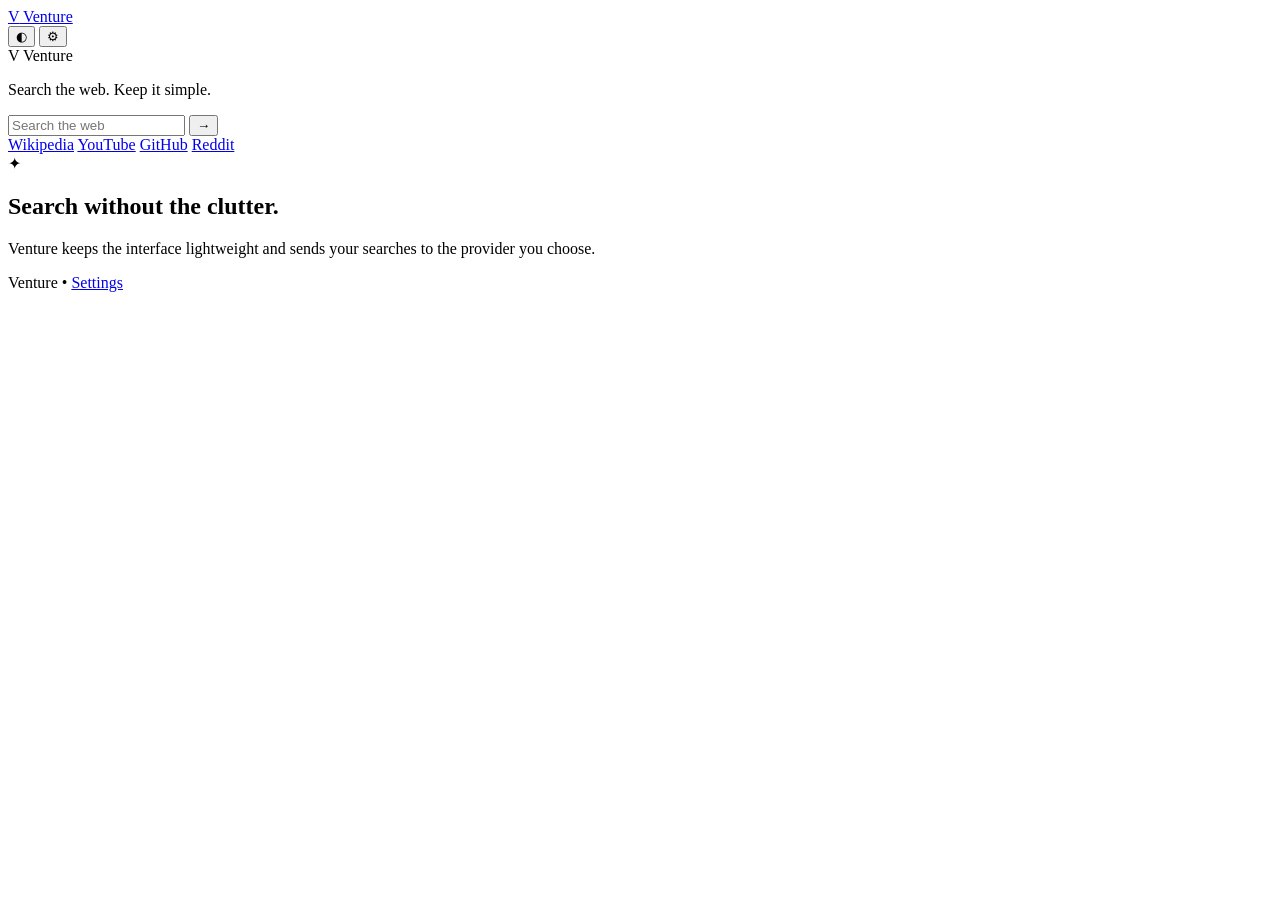
==== index.html @ 7e6fb4fe "Build Venture search homepage" ====
<!doctype html>
<html lang="en">
<head>
  <meta charset="utf-8" />
  <meta name="viewport" content="width=device-width, initial-scale=1" />
  <meta name="theme-color" content="#7c3aed" />
  <title>Venture</title>
  <link rel="stylesheet" href="style.css" />
</head>
<body>
  <div class="page-shell">
    <header class="topbar">
      <a class="brand small" href="index.html" aria-label="Venture home">
        <span class="brand-mark">V</span>
        <span>Venture</span>
      </a>
      <nav class="top-actions">
        <button id="themeToggle" class="icon-btn" aria-label="Toggle theme">◐</button>
        <button id="settingsButton" class="icon-btn" aria-label="Open settings">⚙</button>
      </nav>
    </header>

    <main class="home-main">
      <section class="hero">
        <div class="brand hero-brand" aria-label="Venture">
          <span class="brand-mark large">V</span>
          <span>Venture</span>
        </div>
        <p class="tagline">Search the web. Keep it simple.</p>

        <form id="searchForm" class="search-box" role="search">
          <input id="searchInput" autocomplete="off" spellcheck="false" placeholder="Search the web" aria-label="Search the web" />
          <button type="submit" class="search-btn" aria-label="Search">→</button>
        </form>

        <div id="suggestions" class="suggestions" hidden></div>

        <div class="quick-links" aria-label="Quick links">
          <a href="https://wikipedia.org">Wikipedia</a>
          <a href="https://youtube.com">YouTube</a>
          <a href="https://github.com">GitHub</a>
          <a href="https://reddit.com">Reddit</a>
        </div>
      </section>

      <section class="privacy-card">
        <div class="privacy-icon">✦</div>
        <div>
          <h2>Search without the clutter.</h2>
          <p>Venture keeps the interface lightweight and sends your searches to the provider you choose.</p>
        </div>
      </section>
    </main>

    <footer>
      <span>Venture</span>
      <span class="footer-dot">•</span>
      <a href="#" id="footerSettings">Settings</a>
    </footer>
  </div>

  <dialog id="settingsDialog" class="settings-dialog">
    <form method="dialog">
      <div class="dialog-header">
        <h2>Settings</h2>
        <button class="icon-btn" value="cancel" aria-label="Close">×</button>
      </div>

      <label class="setting-row">
        <span>
          <strong>Search provider</strong>
          <small>Choose where Venture sends searches.</small>
        </span>
        <select id="providerSelect">
          <option value="duckduckgo">DuckDuckGo</option>
          <option value="google">Google</option>
          <option value="bing">Bing</option>
          <option value="brave">Brave Search</option>
        </select>
      </label>

      <label class="setting-row">
        <span>
          <strong>Open results in new tab</strong>
          <small>Keep Venture open while you search.</small>
        </span>
        <input id="newTabToggle" type="checkbox" />
      </label>

      <button class="primary-btn" value="default">Done</button>
    </form>
  </dialog>

  <script src="app.js"></script>
</body>
</html>
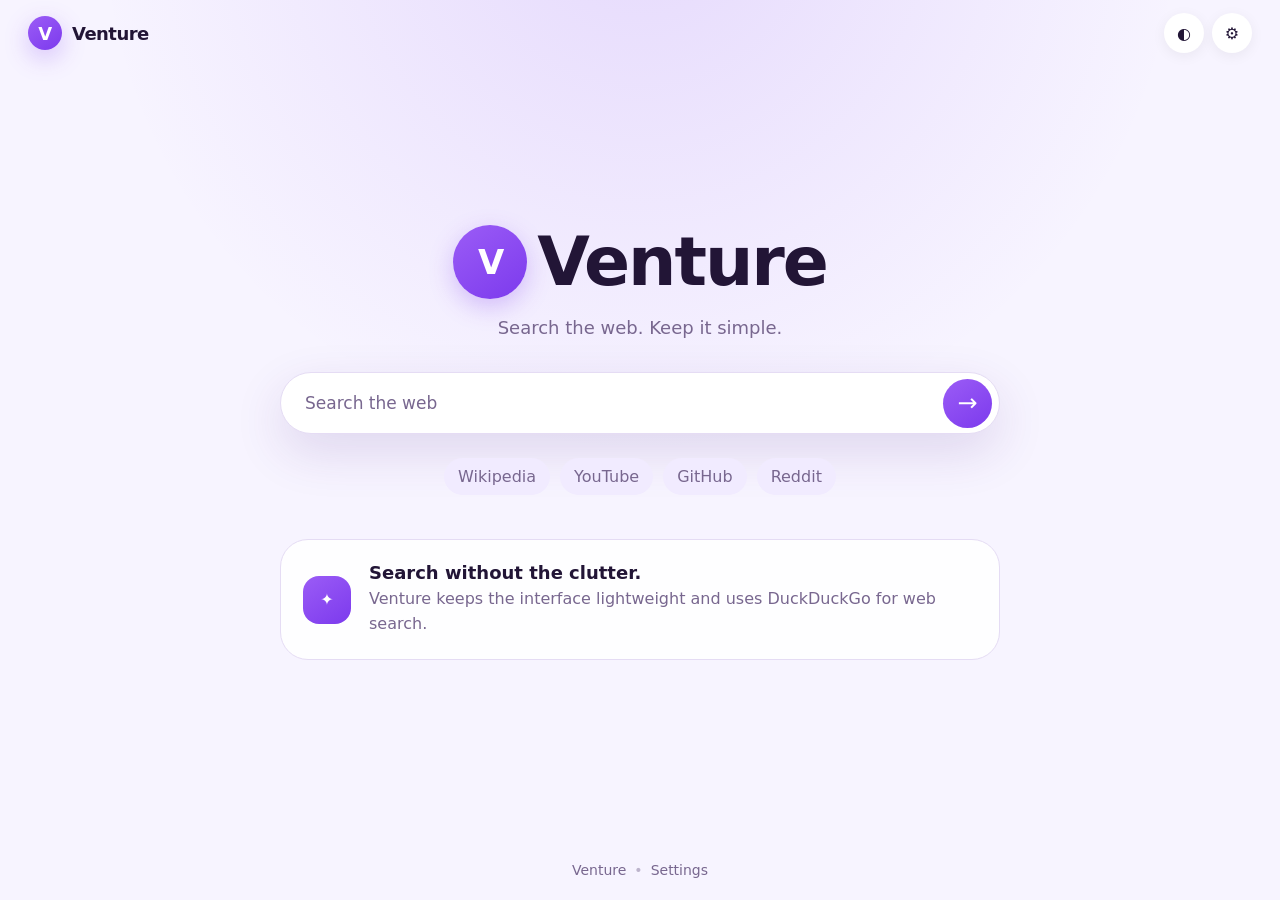
==== commit 508544e6: "Make DuckDuckGo the sole Venture search provider" ====
--- a/index.html
+++ b/index.html
@@ -47,7 +47,7 @@
         <div class="privacy-icon">✦</div>
         <div>
           <h2>Search without the clutter.</h2>
-          <p>Venture keeps the interface lightweight and sends your searches to the provider you choose.</p>
+          <p>Venture keeps the interface lightweight and uses DuckDuckGo for web search.</p>
         </div>
       </section>
     </main>
@@ -66,18 +66,13 @@
         <button class="icon-btn" value="cancel" aria-label="Close">×</button>
       </div>
 
-      <label class="setting-row">
+      <div class="setting-row">
         <span>
-          <strong>Search provider</strong>
-          <small>Choose where Venture sends searches.</small>
+          <strong>Search engine</strong>
+          <small>Venture searches the web with DuckDuckGo.</small>
         </span>
-        <select id="providerSelect">
-          <option value="duckduckgo">DuckDuckGo</option>
-          <option value="google">Google</option>
-          <option value="bing">Bing</option>
-          <option value="brave">Brave Search</option>
-        </select>
-      </label>
+        <strong>DuckDuckGo</strong>
+      </div>
 
       <label class="setting-row">
         <span>
--- a/style.css
+++ b/style.css
@@ -0,0 +1,242 @@
+:root {
+  color-scheme: light;
+  --bg: #f7f4ff;
+  --surface: #ffffff;
+  --surface-2: #f1ebff;
+  --text: #221536;
+  --muted: #78678f;
+  --border: #e5dcf4;
+  --purple: #7c3aed;
+  --purple-2: #9b5cf6;
+  --shadow: 0 18px 50px rgba(76, 38, 132, .14);
+}
+
+:root[data-theme="dark"] {
+  color-scheme: dark;
+  --bg: #100b17;
+  --surface: #17101f;
+  --surface-2: #20142e;
+  --text: #f5efff;
+  --muted: #aa98be;
+  --border: #2f2141;
+  --purple: #9b5cf6;
+  --purple-2: #b980ff;
+  --shadow: 0 18px 50px rgba(0, 0, 0, .28);
+}
+
+* { box-sizing: border-box; }
+html, body { margin: 0; min-height: 100%; }
+body {
+  font-family: Inter, ui-sans-serif, system-ui, -apple-system, BlinkMacSystemFont, "Segoe UI", sans-serif;
+  background:
+    radial-gradient(circle at 50% -10%, rgba(124, 58, 237, .14), transparent 34rem),
+    var(--bg);
+  color: var(--text);
+}
+
+a { color: inherit; text-decoration: none; }
+button, input, select { font: inherit; }
+button { cursor: pointer; }
+
+.page-shell { min-height: 100vh; display: flex; flex-direction: column; }
+.topbar {
+  height: 66px;
+  display: flex;
+  align-items: center;
+  justify-content: space-between;
+  padding: 0 28px;
+}
+.brand { display: inline-flex; align-items: center; gap: 10px; font-weight: 800; letter-spacing: -.03em; }
+.brand.small { font-size: 18px; }
+.brand-mark {
+  display: grid;
+  place-items: center;
+  width: 34px;
+  height: 34px;
+  border-radius: 50%;
+  color: #fff;
+  background: linear-gradient(145deg, var(--purple-2), var(--purple));
+  box-shadow: 0 8px 24px rgba(124, 58, 237, .28);
+}
+.brand-mark.large { width: 74px; height: 74px; font-size: 34px; }
+.top-actions { display: flex; gap: 8px; }
+.icon-btn {
+  border: 0;
+  color: var(--text);
+  background: var(--surface);
+  width: 40px;
+  height: 40px;
+  border-radius: 50%;
+  box-shadow: 0 3px 14px rgba(0,0,0,.06);
+}
+
+.home-main {
+  width: min(1040px, calc(100% - 32px));
+  margin: auto;
+  display: grid;
+  gap: 44px;
+  padding: 48px 0 72px;
+}
+.hero { text-align: center; position: relative; }
+.hero-brand { justify-content: center; font-size: clamp(42px, 7vw, 68px); }
+.tagline { margin: 16px 0 34px; color: var(--muted); font-size: 18px; }
+.search-box {
+  width: min(720px, 100%);
+  height: 62px;
+  margin: 0 auto;
+  display: flex;
+  align-items: center;
+  padding: 6px 7px 6px 22px;
+  border: 1px solid var(--border);
+  border-radius: 999px;
+  background: var(--surface);
+  box-shadow: var(--shadow);
+  transition: transform .2s ease, box-shadow .2s ease, border-color .2s ease;
+}
+.search-box:focus-within {
+  transform: translateY(-2px);
+  border-color: color-mix(in srgb, var(--purple) 55%, var(--border));
+  box-shadow: 0 22px 60px rgba(100, 55, 160, .19);
+}
+.search-box input {
+  flex: 1;
+  min-width: 0;
+  border: 0;
+  outline: 0;
+  background: transparent;
+  color: var(--text);
+  font-size: 17px;
+}
+.search-box input::placeholder { color: var(--muted); }
+.search-btn {
+  width: 49px;
+  height: 49px;
+  border: 0;
+  border-radius: 50%;
+  background: linear-gradient(145deg, var(--purple-2), var(--purple));
+  color: #fff;
+  font-size: 24px;
+  transition: transform .18s ease;
+}
+.search-btn:hover { transform: scale(1.05); }
+.search-btn:active { transform: scale(.96); }
+
+.suggestions {
+  width: min(680px, calc(100% - 30px));
+  margin: 10px auto 0;
+  text-align: left;
+  background: var(--surface);
+  border: 1px solid var(--border);
+  border-radius: 20px;
+  overflow: hidden;
+  box-shadow: var(--shadow);
+}
+.suggestion-item { padding: 12px 16px; color: var(--muted); }
+.suggestion-item strong { color: var(--text); }
+
+.quick-links {
+  margin-top: 24px;
+  display: flex;
+  justify-content: center;
+  flex-wrap: wrap;
+  gap: 10px;
+}
+.quick-links a {
+  padding: 9px 14px;
+  border-radius: 999px;
+  background: var(--surface-2);
+  color: var(--muted);
+  transition: color .15s ease, background .15s ease;
+}
+.quick-links a:hover { color: var(--text); background: color-mix(in srgb, var(--surface-2) 78%, var(--purple) 22%); }
+
+.privacy-card {
+  width: min(720px, 100%);
+  margin: 0 auto;
+  display: flex;
+  align-items: center;
+  gap: 18px;
+  padding: 22px;
+  border: 1px solid var(--border);
+  border-radius: 28px;
+  background: color-mix(in srgb, var(--surface) 90%, transparent);
+}
+.privacy-card h2 { margin: 0 0 4px; font-size: 18px; }
+.privacy-card p { margin: 0; color: var(--muted); line-height: 1.55; }
+.privacy-icon {
+  flex: 0 0 auto;
+  display: grid;
+  place-items: center;
+  width: 48px;
+  height: 48px;
+  border-radius: 16px;
+  color: #fff;
+  background: linear-gradient(145deg, var(--purple-2), var(--purple));
+}
+
+footer {
+  display: flex;
+  justify-content: center;
+  align-items: center;
+  gap: 8px;
+  padding: 22px;
+  color: var(--muted);
+  font-size: 14px;
+}
+.footer-dot { opacity: .45; }
+footer a:hover { color: var(--text); }
+
+.settings-dialog {
+  width: min(520px, calc(100% - 28px));
+  border: 1px solid var(--border);
+  border-radius: 26px;
+  padding: 0;
+  color: var(--text);
+  background: var(--surface);
+  box-shadow: 0 30px 90px rgba(0,0,0,.28);
+}
+.settings-dialog::backdrop { background: rgba(20, 12, 32, .35); backdrop-filter: blur(8px); }
+.settings-dialog form { padding: 22px; }
+.dialog-header { display: flex; justify-content: space-between; align-items: center; gap: 20px; }
+.dialog-header h2 { margin: 0; }
+.setting-row {
+  display: flex;
+  align-items: center;
+  justify-content: space-between;
+  gap: 18px;
+  padding: 18px 0;
+  border-top: 1px solid var(--border);
+}
+.setting-row:first-of-type { margin-top: 16px; }
+.setting-row span { display: grid; gap: 4px; }
+.setting-row small { color: var(--muted); }
+.setting-row select {
+  max-width: 180px;
+  border: 1px solid var(--border);
+  background: var(--surface-2);
+  color: var(--text);
+  padding: 9px 12px;
+  border-radius: 12px;
+}
+.primary-btn {
+  width: 100%;
+  border: 0;
+  border-radius: 14px;
+  padding: 12px 16px;
+  font-weight: 700;
+  color: #fff;
+  background: linear-gradient(145deg, var(--purple-2), var(--purple));
+}
+
+@media (max-width: 640px) {
+  .topbar { padding: 0 16px; }
+  .brand.small span:last-child { display: none; }
+  .home-main { padding-top: 26px; }
+  .hero-brand { font-size: 42px; }
+  .brand-mark.large { width: 60px; height: 60px; font-size: 27px; }
+  .tagline { font-size: 16px; }
+  .search-box { height: 58px; padding-left: 18px; }
+  .search-btn { width: 45px; height: 45px; }
+  .privacy-card { align-items: flex-start; }
+  .setting-row { align-items: flex-start; flex-direction: column; }
+}
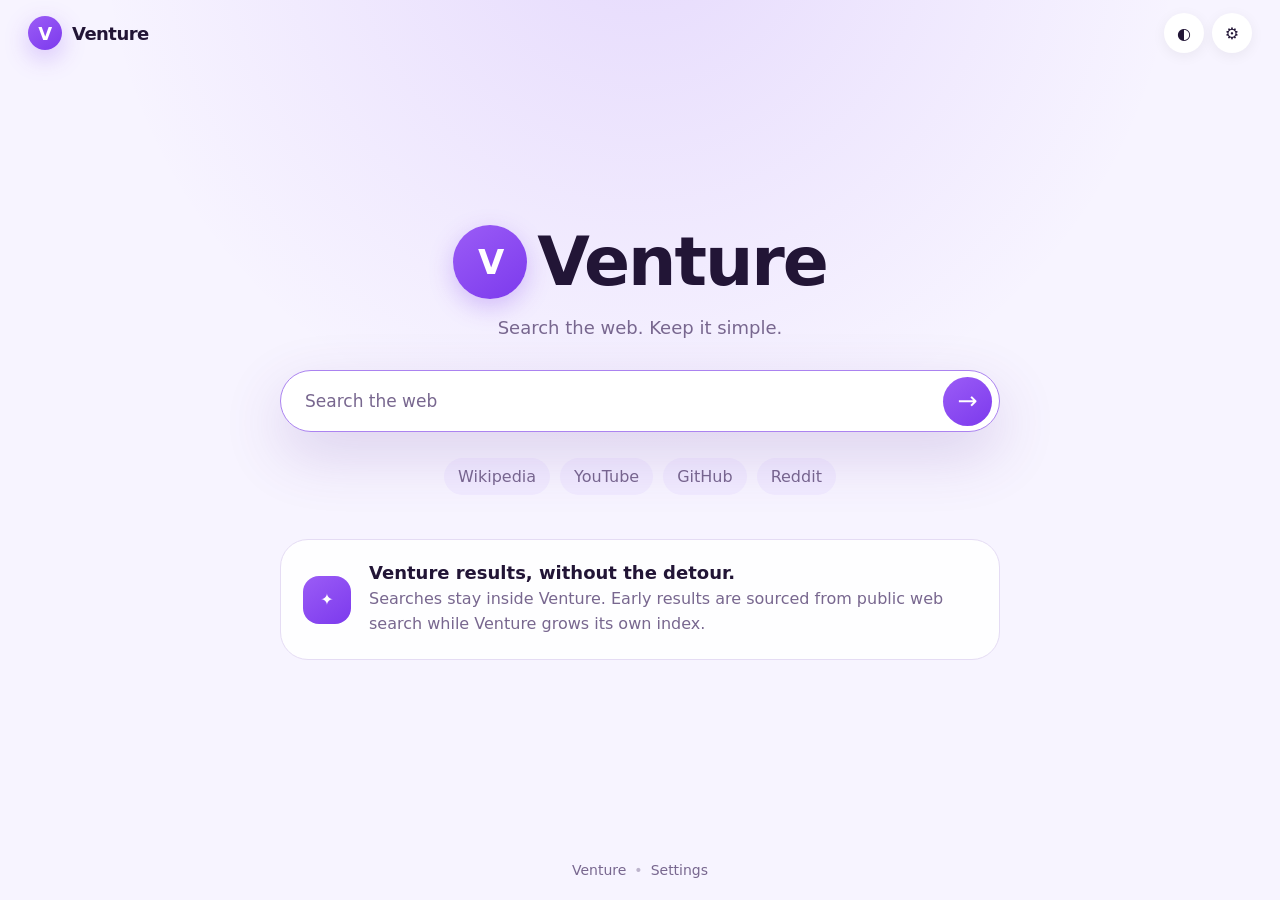
==== commit b4eeaee7: "Add native Venture search results experience" ====
--- a/index.html
+++ b/index.html
@@ -10,82 +10,43 @@
 <body>
   <div class="page-shell">
     <header class="topbar">
-      <a class="brand small" href="index.html" aria-label="Venture home">
-        <span class="brand-mark">V</span>
-        <span>Venture</span>
-      </a>
-      <nav class="top-actions">
-        <button id="themeToggle" class="icon-btn" aria-label="Toggle theme">◐</button>
-        <button id="settingsButton" class="icon-btn" aria-label="Open settings">⚙</button>
-      </nav>
+      <a class="brand small" href="index.html" aria-label="Venture home"><span class="brand-mark">V</span><span>Venture</span></a>
+      <nav class="top-actions"><button id="themeToggle" class="icon-btn" aria-label="Toggle theme">◐</button><button id="settingsButton" class="icon-btn" aria-label="Open settings">⚙</button></nav>
     </header>
 
-    <main class="home-main">
+    <main id="homeView" class="home-main">
       <section class="hero">
-        <div class="brand hero-brand" aria-label="Venture">
-          <span class="brand-mark large">V</span>
-          <span>Venture</span>
-        </div>
+        <div class="brand hero-brand"><span class="brand-mark large">V</span><span>Venture</span></div>
         <p class="tagline">Search the web. Keep it simple.</p>
-
         <form id="searchForm" class="search-box" role="search">
           <input id="searchInput" autocomplete="off" spellcheck="false" placeholder="Search the web" aria-label="Search the web" />
           <button type="submit" class="search-btn" aria-label="Search">→</button>
         </form>
-
-        <div id="suggestions" class="suggestions" hidden></div>
-
-        <div class="quick-links" aria-label="Quick links">
-          <a href="https://wikipedia.org">Wikipedia</a>
-          <a href="https://youtube.com">YouTube</a>
-          <a href="https://github.com">GitHub</a>
-          <a href="https://reddit.com">Reddit</a>
-        </div>
+        <div class="quick-links"><a href="https://wikipedia.org">Wikipedia</a><a href="https://youtube.com">YouTube</a><a href="https://github.com">GitHub</a><a href="https://reddit.com">Reddit</a></div>
       </section>
-
-      <section class="privacy-card">
-        <div class="privacy-icon">✦</div>
-        <div>
-          <h2>Search without the clutter.</h2>
-          <p>Venture keeps the interface lightweight and uses DuckDuckGo for web search.</p>
-        </div>
-      </section>
+      <section class="privacy-card"><div class="privacy-icon">✦</div><div><h2>Venture results, without the detour.</h2><p>Searches stay inside Venture. Early results are sourced from public web search while Venture grows its own index.</p></div></section>
     </main>
 
-    <footer>
-      <span>Venture</span>
-      <span class="footer-dot">•</span>
-      <a href="#" id="footerSettings">Settings</a>
-    </footer>
+    <main id="resultsView" class="results-view" hidden>
+      <div class="results-head">
+        <a class="brand results-brand" href="index.html"><span class="brand-mark">V</span><span>Venture</span></a>
+        <form id="resultsForm" class="search-box results-search" role="search"><input id="resultsInput" autocomplete="off" spellcheck="false" aria-label="Search the web" /><button type="submit" class="search-btn">→</button></form>
+      </div>
+      <nav class="result-tabs"><button class="active">Web</button><button disabled>Images <small>soon</small></button><button disabled>News <small>soon</small></button></nav>
+      <div class="results-layout">
+        <section>
+          <p id="resultStatus" class="result-status"></p>
+          <div id="resultsList" class="results-list"></div>
+          <div id="resultError" class="result-error" hidden><h2>Couldn't load results.</h2><p>Venture's web-results bridge may be unavailable right now.</p><a id="fallbackLink" class="primary-link" target="_blank" rel="noopener noreferrer">Search with DuckDuckGo instead</a></div>
+        </section>
+        <aside class="engine-card"><span class="engine-pill">Venture v1</span><h3>Growing its own engine.</h3><p>This results UI belongs to Venture. For now, public web-search data can fill gaps while Venture's crawler and index are built.</p></aside>
+      </div>
+    </main>
+
+    <footer><span>Venture</span><span class="footer-dot">•</span><a href="#" id="footerSettings">Settings</a></footer>
   </div>
 
-  <dialog id="settingsDialog" class="settings-dialog">
-    <form method="dialog">
-      <div class="dialog-header">
-        <h2>Settings</h2>
-        <button class="icon-btn" value="cancel" aria-label="Close">×</button>
-      </div>
-
-      <div class="setting-row">
-        <span>
-          <strong>Search engine</strong>
-          <small>Venture searches the web with DuckDuckGo.</small>
-        </span>
-        <strong>DuckDuckGo</strong>
-      </div>
-
-      <label class="setting-row">
-        <span>
-          <strong>Open results in new tab</strong>
-          <small>Keep Venture open while you search.</small>
-        </span>
-        <input id="newTabToggle" type="checkbox" />
-      </label>
-
-      <button class="primary-btn" value="default">Done</button>
-    </form>
-  </dialog>
-
+  <dialog id="settingsDialog" class="settings-dialog"><form method="dialog"><div class="dialog-header"><h2>Settings</h2><button class="icon-btn" value="cancel">×</button></div><div class="setting-row"><span><strong>Results engine</strong><small>Venture UI with a temporary public web-search bridge.</small></span><strong>Venture v1</strong></div><label class="setting-row"><span><strong>Open results in new tab</strong><small>Open result links separately.</small></span><input id="newTabToggle" type="checkbox" /></label><button class="primary-btn" value="default">Done</button></form></dialog>
   <script src="app.js"></script>
 </body>
 </html>
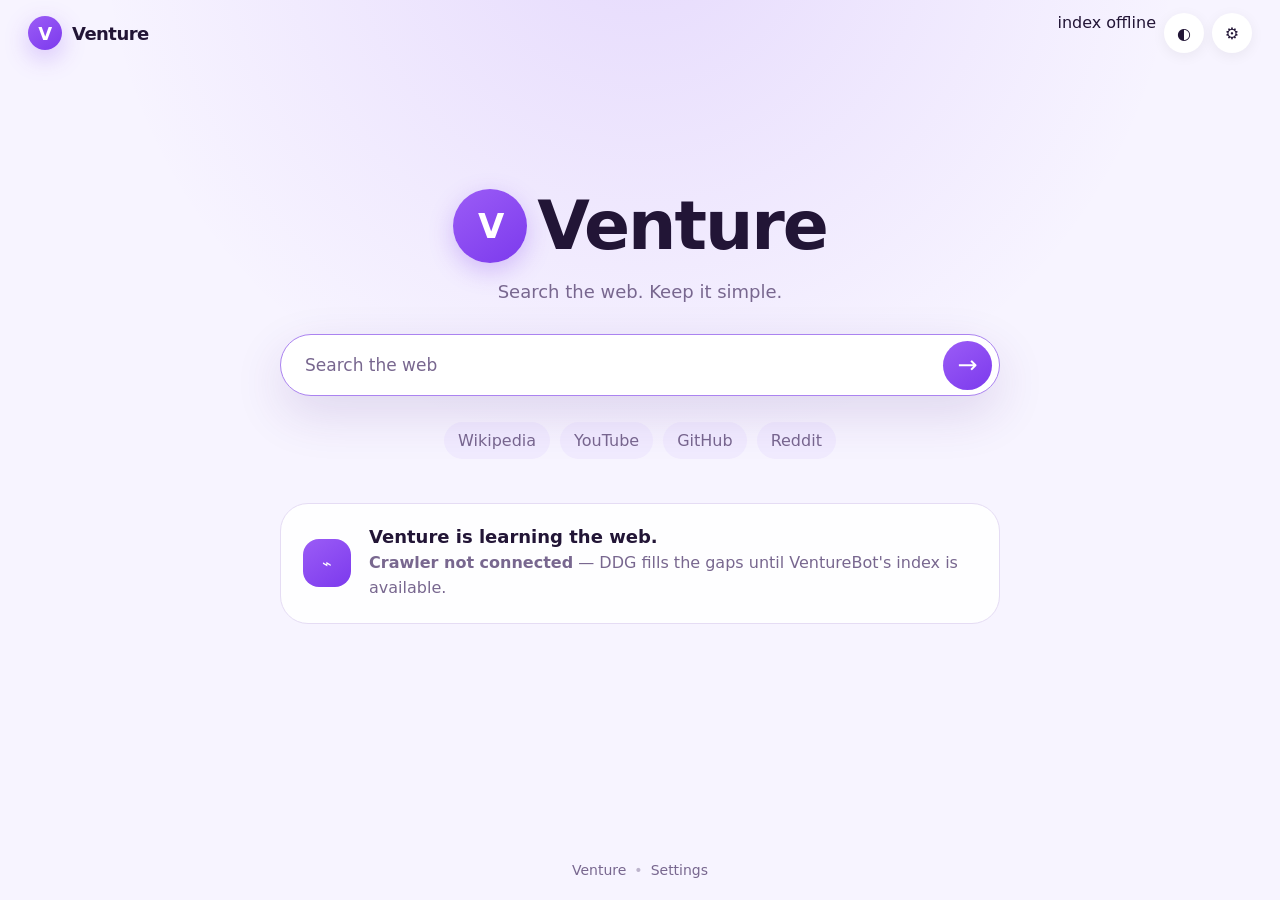
==== commit 6681e9b5: "Add Venture crawler status UI" ====
--- a/index.html
+++ b/index.html
@@ -1,52 +1,4 @@
-<!doctype html>
-<html lang="en">
-<head>
-  <meta charset="utf-8" />
-  <meta name="viewport" content="width=device-width, initial-scale=1" />
-  <meta name="theme-color" content="#7c3aed" />
-  <title>Venture</title>
-  <link rel="stylesheet" href="style.css" />
-</head>
-<body>
-  <div class="page-shell">
-    <header class="topbar">
-      <a class="brand small" href="index.html" aria-label="Venture home"><span class="brand-mark">V</span><span>Venture</span></a>
-      <nav class="top-actions"><button id="themeToggle" class="icon-btn" aria-label="Toggle theme">◐</button><button id="settingsButton" class="icon-btn" aria-label="Open settings">⚙</button></nav>
-    </header>
-
-    <main id="homeView" class="home-main">
-      <section class="hero">
-        <div class="brand hero-brand"><span class="brand-mark large">V</span><span>Venture</span></div>
-        <p class="tagline">Search the web. Keep it simple.</p>
-        <form id="searchForm" class="search-box" role="search">
-          <input id="searchInput" autocomplete="off" spellcheck="false" placeholder="Search the web" aria-label="Search the web" />
-          <button type="submit" class="search-btn" aria-label="Search">→</button>
-        </form>
-        <div class="quick-links"><a href="https://wikipedia.org">Wikipedia</a><a href="https://youtube.com">YouTube</a><a href="https://github.com">GitHub</a><a href="https://reddit.com">Reddit</a></div>
-      </section>
-      <section class="privacy-card"><div class="privacy-icon">✦</div><div><h2>Venture results, without the detour.</h2><p>Searches stay inside Venture. Early results are sourced from public web search while Venture grows its own index.</p></div></section>
-    </main>
-
-    <main id="resultsView" class="results-view" hidden>
-      <div class="results-head">
-        <a class="brand results-brand" href="index.html"><span class="brand-mark">V</span><span>Venture</span></a>
-        <form id="resultsForm" class="search-box results-search" role="search"><input id="resultsInput" autocomplete="off" spellcheck="false" aria-label="Search the web" /><button type="submit" class="search-btn">→</button></form>
-      </div>
-      <nav class="result-tabs"><button class="active">Web</button><button disabled>Images <small>soon</small></button><button disabled>News <small>soon</small></button></nav>
-      <div class="results-layout">
-        <section>
-          <p id="resultStatus" class="result-status"></p>
-          <div id="resultsList" class="results-list"></div>
-          <div id="resultError" class="result-error" hidden><h2>Couldn't load results.</h2><p>Venture's web-results bridge may be unavailable right now.</p><a id="fallbackLink" class="primary-link" target="_blank" rel="noopener noreferrer">Search with DuckDuckGo instead</a></div>
-        </section>
-        <aside class="engine-card"><span class="engine-pill">Venture v1</span><h3>Growing its own engine.</h3><p>This results UI belongs to Venture. For now, public web-search data can fill gaps while Venture's crawler and index are built.</p></aside>
-      </div>
-    </main>
-
-    <footer><span>Venture</span><span class="footer-dot">•</span><a href="#" id="footerSettings">Settings</a></footer>
-  </div>
-
-  <dialog id="settingsDialog" class="settings-dialog"><form method="dialog"><div class="dialog-header"><h2>Settings</h2><button class="icon-btn" value="cancel">×</button></div><div class="setting-row"><span><strong>Results engine</strong><small>Venture UI with a temporary public web-search bridge.</small></span><strong>Venture v1</strong></div><label class="setting-row"><span><strong>Open results in new tab</strong><small>Open result links separately.</small></span><input id="newTabToggle" type="checkbox" /></label><button class="primary-btn" value="default">Done</button></form></dialog>
-  <script src="app.js"></script>
-</body>
-</html>
+<!doctype html><html lang="en"><head><meta charset="utf-8"><meta name="viewport" content="width=device-width,initial-scale=1"><meta name="theme-color" content="#7c3aed"><title>Venture</title><link rel="stylesheet" href="style.css"></head><body><div class="page-shell"><header class="topbar"><a class="brand small" href="index.html"><span class="brand-mark">V</span><span>Venture</span></a><nav class="top-actions"><span id="indexBadge" class="index-badge" title="Venture crawler index"><i></i><span>index offline</span></span><button id="themeToggle" class="icon-btn">◐</button><button id="settingsButton" class="icon-btn">⚙</button></nav></header>
+<main id="homeView" class="home-main"><section class="hero"><div class="brand hero-brand"><span class="brand-mark large">V</span><span>Venture</span></div><p class="tagline">Search the web. Keep it simple.</p><form id="searchForm" class="search-box" role="search"><input id="searchInput" autocomplete="off" spellcheck="false" placeholder="Search the web"><button type="submit" class="search-btn">→</button></form><div class="quick-links"><a href="https://wikipedia.org">Wikipedia</a><a href="https://youtube.com">YouTube</a><a href="https://github.com">GitHub</a><a href="https://reddit.com">Reddit</a></div></section><section class="privacy-card crawler-card"><div class="privacy-icon">⌁</div><div><h2>Venture is learning the web.</h2><p><strong id="homeIndexCount">Crawler not connected</strong> <span id="homeIndexDetail">— DDG fills the gaps until VentureBot's index is available.</span></p></div></section></main>
+<main id="resultsView" class="results-view" hidden><div class="results-head"><a class="brand results-brand" href="index.html"><span class="brand-mark">V</span><span>Venture</span></a><form id="resultsForm" class="search-box results-search"><input id="resultsInput" autocomplete="off" spellcheck="false"><button type="submit" class="search-btn">→</button></form></div><nav class="result-tabs"><button class="active">Web</button><button disabled>Images <small>soon</small></button><button disabled>News <small>soon</small></button></nav><div class="results-layout"><section><p id="resultStatus" class="result-status"></p><div id="resultsList" class="results-list"></div><div id="resultError" class="result-error" hidden><h2>Couldn't load results.</h2><p>Venture doesn't have a result for this one yet.</p><a id="fallbackLink" class="primary-link" target="_blank" rel="noopener noreferrer">Search with DuckDuckGo instead</a></div></section><aside class="engine-card"><span class="engine-pill">VentureBot 0.2</span><h3>Our own index first.</h3><p id="engineStats">Waiting for VentureBot. When connected, crawler results are searched before the temporary DDG fallback.</p></aside></div></main>
+<footer><span>Venture</span><span class="footer-dot">•</span><a href="#" id="footerSettings">Settings</a></footer></div><dialog id="settingsDialog" class="settings-dialog"><form method="dialog"><div class="dialog-header"><h2>Settings</h2><button class="icon-btn" value="cancel">×</button></div><div class="setting-row"><span><strong>Search stack</strong><small>VentureBot index first, DDG fallback second.</small></span><strong>Venture v1</strong></div><label class="setting-row"><span><strong>Open results in new tab</strong><small>Open result links separately.</small></span><input id="newTabToggle" type="checkbox"></label><button class="primary-btn" value="default">Done</button></form></dialog><script src="app.js"></script></body></html>
--- a/style.css
+++ b/style.css
@@ -1,242 +1,7 @@
-:root {
-  color-scheme: light;
-  --bg: #f7f4ff;
-  --surface: #ffffff;
-  --surface-2: #f1ebff;
-  --text: #221536;
-  --muted: #78678f;
-  --border: #e5dcf4;
-  --purple: #7c3aed;
-  --purple-2: #9b5cf6;
-  --shadow: 0 18px 50px rgba(76, 38, 132, .14);
-}
-
-:root[data-theme="dark"] {
-  color-scheme: dark;
-  --bg: #100b17;
-  --surface: #17101f;
-  --surface-2: #20142e;
-  --text: #f5efff;
-  --muted: #aa98be;
-  --border: #2f2141;
-  --purple: #9b5cf6;
-  --purple-2: #b980ff;
-  --shadow: 0 18px 50px rgba(0, 0, 0, .28);
-}
-
-* { box-sizing: border-box; }
-html, body { margin: 0; min-height: 100%; }
-body {
-  font-family: Inter, ui-sans-serif, system-ui, -apple-system, BlinkMacSystemFont, "Segoe UI", sans-serif;
-  background:
-    radial-gradient(circle at 50% -10%, rgba(124, 58, 237, .14), transparent 34rem),
-    var(--bg);
-  color: var(--text);
-}
-
-a { color: inherit; text-decoration: none; }
-button, input, select { font: inherit; }
-button { cursor: pointer; }
-
-.page-shell { min-height: 100vh; display: flex; flex-direction: column; }
-.topbar {
-  height: 66px;
-  display: flex;
-  align-items: center;
-  justify-content: space-between;
-  padding: 0 28px;
-}
-.brand { display: inline-flex; align-items: center; gap: 10px; font-weight: 800; letter-spacing: -.03em; }
-.brand.small { font-size: 18px; }
-.brand-mark {
-  display: grid;
-  place-items: center;
-  width: 34px;
-  height: 34px;
-  border-radius: 50%;
-  color: #fff;
-  background: linear-gradient(145deg, var(--purple-2), var(--purple));
-  box-shadow: 0 8px 24px rgba(124, 58, 237, .28);
-}
-.brand-mark.large { width: 74px; height: 74px; font-size: 34px; }
-.top-actions { display: flex; gap: 8px; }
-.icon-btn {
-  border: 0;
-  color: var(--text);
-  background: var(--surface);
-  width: 40px;
-  height: 40px;
-  border-radius: 50%;
-  box-shadow: 0 3px 14px rgba(0,0,0,.06);
-}
-
-.home-main {
-  width: min(1040px, calc(100% - 32px));
-  margin: auto;
-  display: grid;
-  gap: 44px;
-  padding: 48px 0 72px;
-}
-.hero { text-align: center; position: relative; }
-.hero-brand { justify-content: center; font-size: clamp(42px, 7vw, 68px); }
-.tagline { margin: 16px 0 34px; color: var(--muted); font-size: 18px; }
-.search-box {
-  width: min(720px, 100%);
-  height: 62px;
-  margin: 0 auto;
-  display: flex;
-  align-items: center;
-  padding: 6px 7px 6px 22px;
-  border: 1px solid var(--border);
-  border-radius: 999px;
-  background: var(--surface);
-  box-shadow: var(--shadow);
-  transition: transform .2s ease, box-shadow .2s ease, border-color .2s ease;
-}
-.search-box:focus-within {
-  transform: translateY(-2px);
-  border-color: color-mix(in srgb, var(--purple) 55%, var(--border));
-  box-shadow: 0 22px 60px rgba(100, 55, 160, .19);
-}
-.search-box input {
-  flex: 1;
-  min-width: 0;
-  border: 0;
-  outline: 0;
-  background: transparent;
-  color: var(--text);
-  font-size: 17px;
-}
-.search-box input::placeholder { color: var(--muted); }
-.search-btn {
-  width: 49px;
-  height: 49px;
-  border: 0;
-  border-radius: 50%;
-  background: linear-gradient(145deg, var(--purple-2), var(--purple));
-  color: #fff;
-  font-size: 24px;
-  transition: transform .18s ease;
-}
-.search-btn:hover { transform: scale(1.05); }
-.search-btn:active { transform: scale(.96); }
-
-.suggestions {
-  width: min(680px, calc(100% - 30px));
-  margin: 10px auto 0;
-  text-align: left;
-  background: var(--surface);
-  border: 1px solid var(--border);
-  border-radius: 20px;
-  overflow: hidden;
-  box-shadow: var(--shadow);
-}
-.suggestion-item { padding: 12px 16px; color: var(--muted); }
-.suggestion-item strong { color: var(--text); }
-
-.quick-links {
-  margin-top: 24px;
-  display: flex;
-  justify-content: center;
-  flex-wrap: wrap;
-  gap: 10px;
-}
-.quick-links a {
-  padding: 9px 14px;
-  border-radius: 999px;
-  background: var(--surface-2);
-  color: var(--muted);
-  transition: color .15s ease, background .15s ease;
-}
-.quick-links a:hover { color: var(--text); background: color-mix(in srgb, var(--surface-2) 78%, var(--purple) 22%); }
-
-.privacy-card {
-  width: min(720px, 100%);
-  margin: 0 auto;
-  display: flex;
-  align-items: center;
-  gap: 18px;
-  padding: 22px;
-  border: 1px solid var(--border);
-  border-radius: 28px;
-  background: color-mix(in srgb, var(--surface) 90%, transparent);
-}
-.privacy-card h2 { margin: 0 0 4px; font-size: 18px; }
-.privacy-card p { margin: 0; color: var(--muted); line-height: 1.55; }
-.privacy-icon {
-  flex: 0 0 auto;
-  display: grid;
-  place-items: center;
-  width: 48px;
-  height: 48px;
-  border-radius: 16px;
-  color: #fff;
-  background: linear-gradient(145deg, var(--purple-2), var(--purple));
-}
-
-footer {
-  display: flex;
-  justify-content: center;
-  align-items: center;
-  gap: 8px;
-  padding: 22px;
-  color: var(--muted);
-  font-size: 14px;
-}
-.footer-dot { opacity: .45; }
-footer a:hover { color: var(--text); }
-
-.settings-dialog {
-  width: min(520px, calc(100% - 28px));
-  border: 1px solid var(--border);
-  border-radius: 26px;
-  padding: 0;
-  color: var(--text);
-  background: var(--surface);
-  box-shadow: 0 30px 90px rgba(0,0,0,.28);
-}
-.settings-dialog::backdrop { background: rgba(20, 12, 32, .35); backdrop-filter: blur(8px); }
-.settings-dialog form { padding: 22px; }
-.dialog-header { display: flex; justify-content: space-between; align-items: center; gap: 20px; }
-.dialog-header h2 { margin: 0; }
-.setting-row {
-  display: flex;
-  align-items: center;
-  justify-content: space-between;
-  gap: 18px;
-  padding: 18px 0;
-  border-top: 1px solid var(--border);
-}
-.setting-row:first-of-type { margin-top: 16px; }
-.setting-row span { display: grid; gap: 4px; }
-.setting-row small { color: var(--muted); }
-.setting-row select {
-  max-width: 180px;
-  border: 1px solid var(--border);
-  background: var(--surface-2);
-  color: var(--text);
-  padding: 9px 12px;
-  border-radius: 12px;
-}
-.primary-btn {
-  width: 100%;
-  border: 0;
-  border-radius: 14px;
-  padding: 12px 16px;
-  font-weight: 700;
-  color: #fff;
-  background: linear-gradient(145deg, var(--purple-2), var(--purple));
-}
-
-@media (max-width: 640px) {
-  .topbar { padding: 0 16px; }
-  .brand.small span:last-child { display: none; }
-  .home-main { padding-top: 26px; }
-  .hero-brand { font-size: 42px; }
-  .brand-mark.large { width: 60px; height: 60px; font-size: 27px; }
-  .tagline { font-size: 16px; }
-  .search-box { height: 58px; padding-left: 18px; }
-  .search-btn { width: 45px; height: 45px; }
-  .privacy-card { align-items: flex-start; }
-  .setting-row { align-items: flex-start; flex-direction: column; }
-}
+:root { color-scheme: light; --bg:#f7f4ff; --surface:#fff; --surface-2:#f1ebff; --text:#221536; --muted:#78678f; --border:#e5dcf4; --purple:#7c3aed; --purple-2:#9b5cf6; --shadow:0 18px 50px rgba(76,38,132,.14); }
+:root[data-theme="dark"] { color-scheme:dark; --bg:#100b17; --surface:#17101f; --surface-2:#20142e; --text:#f5efff; --muted:#aa98be; --border:#2f2141; --purple:#9b5cf6; --purple-2:#b980ff; --shadow:0 18px 50px rgba(0,0,0,.28); }
+*{box-sizing:border-box} html,body{margin:0;min-height:100%} body{font-family:Inter,ui-sans-serif,system-ui,-apple-system,BlinkMacSystemFont,"Segoe UI",sans-serif;background:radial-gradient(circle at 50% -10%,rgba(124,58,237,.14),transparent 34rem),var(--bg);color:var(--text)} a{color:inherit;text-decoration:none} button,input{font:inherit} button{cursor:pointer}.page-shell{min-height:100vh;display:flex;flex-direction:column}.topbar{height:66px;display:flex;align-items:center;justify-content:space-between;padding:0 28px}.brand{display:inline-flex;align-items:center;gap:10px;font-weight:800;letter-spacing:-.03em}.brand.small{font-size:18px}.brand-mark{display:grid;place-items:center;width:34px;height:34px;border-radius:50%;color:#fff;background:linear-gradient(145deg,var(--purple-2),var(--purple));box-shadow:0 8px 24px rgba(124,58,237,.28)}.brand-mark.large{width:74px;height:74px;font-size:34px}.top-actions{display:flex;gap:8px}.icon-btn{border:0;color:var(--text);background:var(--surface);width:40px;height:40px;border-radius:50%;box-shadow:0 3px 14px rgba(0,0,0,.06)}
+.home-main{width:min(1040px,calc(100% - 32px));margin:auto;display:grid;gap:44px;padding:48px 0 72px}.hero{text-align:center}.hero-brand{justify-content:center;font-size:clamp(42px,7vw,68px)}.tagline{margin:16px 0 34px;color:var(--muted);font-size:18px}.search-box{width:min(720px,100%);height:62px;margin:0 auto;display:flex;align-items:center;padding:6px 7px 6px 22px;border:1px solid var(--border);border-radius:999px;background:var(--surface);box-shadow:var(--shadow);transition:.2s ease}.search-box:focus-within{transform:translateY(-2px);border-color:color-mix(in srgb,var(--purple) 55%,var(--border))}.search-box input{flex:1;min-width:0;border:0;outline:0;background:transparent;color:var(--text);font-size:17px}.search-box input::placeholder{color:var(--muted)}.search-btn{width:49px;height:49px;border:0;border-radius:50%;background:linear-gradient(145deg,var(--purple-2),var(--purple));color:#fff;font-size:24px}.search-btn:hover{transform:scale(1.05)}.quick-links{margin-top:24px;display:flex;justify-content:center;flex-wrap:wrap;gap:10px}.quick-links a{padding:9px 14px;border-radius:999px;background:var(--surface-2);color:var(--muted)}.privacy-card{width:min(720px,100%);margin:0 auto;display:flex;align-items:center;gap:18px;padding:22px;border:1px solid var(--border);border-radius:28px;background:color-mix(in srgb,var(--surface) 90%,transparent)}.privacy-card h2{margin:0 0 4px;font-size:18px}.privacy-card p{margin:0;color:var(--muted);line-height:1.55}.privacy-icon{flex:0 0 auto;display:grid;place-items:center;width:48px;height:48px;border-radius:16px;color:#fff;background:linear-gradient(145deg,var(--purple-2),var(--purple))}
+.results-view{width:min(1180px,calc(100% - 36px));margin:14px auto 70px}.results-head{display:flex;align-items:center;gap:28px;max-width:940px}.results-brand{font-size:20px;flex:0 0 auto}.results-search{margin:0;width:min(700px,100%);height:54px}.results-search .search-btn{width:42px;height:42px;font-size:20px}.result-tabs{display:flex;gap:25px;margin:22px 0 0 90px;border-bottom:1px solid var(--border);max-width:850px}.result-tabs button{border:0;background:none;color:var(--muted);padding:12px 2px;font-weight:650}.result-tabs button.active{color:var(--purple);border-bottom:2px solid var(--purple)}.result-tabs small{font-size:9px}.results-layout{display:grid;grid-template-columns:minmax(0,760px) 280px;gap:55px;margin:28px 0 0 90px}.result-status{color:var(--muted);font-size:13px;margin:0 0 24px}.results-list{display:grid;gap:28px}.result-card{max-width:720px}.result-card a{display:block}.result-domain{font-size:13px;color:var(--muted);margin-bottom:5px}.result-card h2{font-size:20px;line-height:1.3;margin:0 0 6px;color:var(--purple);font-weight:650}.result-card a:hover h2{text-decoration:underline}.result-card p{font-size:14px;line-height:1.55;margin:0;color:var(--text)}.engine-card{align-self:start;border:1px solid var(--border);border-radius:22px;background:var(--surface);padding:20px;box-shadow:0 10px 35px rgba(76,38,132,.07)}.engine-card h3{margin:13px 0 7px}.engine-card p{margin:0;color:var(--muted);font-size:13px;line-height:1.55}.engine-pill{display:inline-block;background:var(--surface-2);color:var(--purple);border-radius:999px;padding:6px 9px;font-size:11px;font-weight:800}.result-error{padding:26px;border:1px solid var(--border);border-radius:20px;background:var(--surface)}.result-error h2{margin-top:0}.result-error p{color:var(--muted)}.primary-link{display:inline-block;margin-top:8px;background:var(--purple);color:#fff;padding:10px 14px;border-radius:12px;font-weight:700}
+footer{display:flex;justify-content:center;align-items:center;gap:8px;padding:22px;color:var(--muted);font-size:14px;margin-top:auto}.footer-dot{opacity:.45}.settings-dialog{width:min(520px,calc(100% - 28px));border:1px solid var(--border);border-radius:26px;padding:0;color:var(--text);background:var(--surface);box-shadow:0 30px 90px rgba(0,0,0,.28)}.settings-dialog::backdrop{background:rgba(20,12,32,.35);backdrop-filter:blur(8px)}.settings-dialog form{padding:22px}.dialog-header{display:flex;justify-content:space-between;align-items:center}.dialog-header h2{margin:0}.setting-row{display:flex;align-items:center;justify-content:space-between;gap:18px;padding:18px 0;border-top:1px solid var(--border)}.setting-row:first-of-type{margin-top:16px}.setting-row span{display:grid;gap:4px}.setting-row small{color:var(--muted)}.primary-btn{width:100%;border:0;border-radius:14px;padding:12px 16px;font-weight:700;color:#fff;background:linear-gradient(145deg,var(--purple-2),var(--purple))}
+[hidden]{display:none!important}@media(max-width:800px){.results-head{align-items:flex-start;flex-direction:column;gap:14px}.results-search{width:100%}.result-tabs,.results-layout{margin-left:0}.results-layout{grid-template-columns:1fr}.engine-card{display:none}}@media(max-width:640px){.topbar{padding:0 16px}.brand.small span:last-child{display:none}.home-main{padding-top:26px}.hero-brand{font-size:42px}.brand-mark.large{width:60px;height:60px;font-size:27px}.search-box{height:58px;padding-left:18px}.search-btn{width:45px;height:45px}.privacy-card{align-items:flex-start}.setting-row{align-items:flex-start;flex-direction:column}.results-view{width:calc(100% - 28px)}}
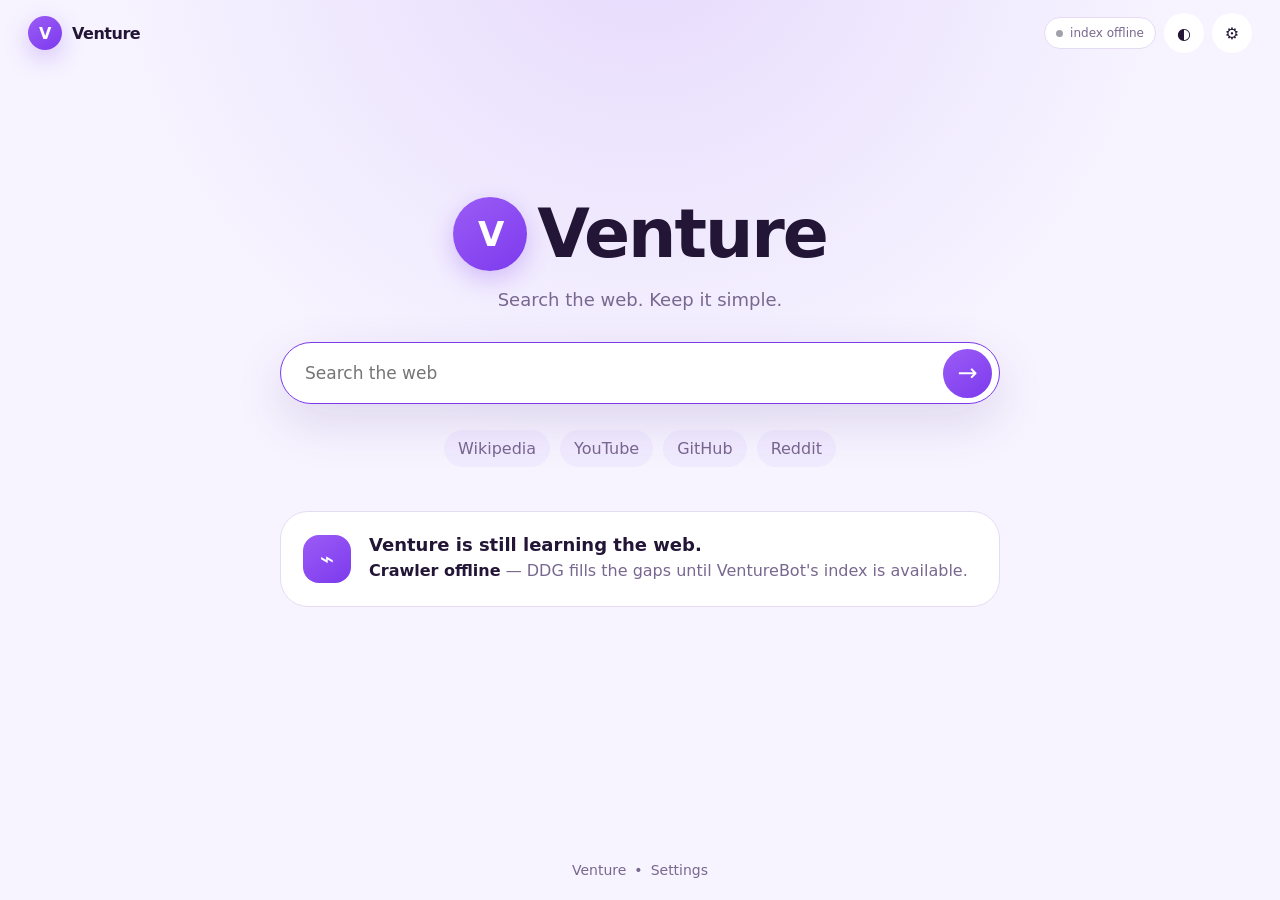
==== commit 4201c72d: "Update main section content and crawler status" ====
--- a/index.html
+++ b/index.html
@@ -1,4 +1,4 @@
 <!doctype html><html lang="en"><head><meta charset="utf-8"><meta name="viewport" content="width=device-width,initial-scale=1"><meta name="theme-color" content="#7c3aed"><title>Venture</title><link rel="stylesheet" href="style.css"></head><body><div class="page-shell"><header class="topbar"><a class="brand small" href="index.html"><span class="brand-mark">V</span><span>Venture</span></a><nav class="top-actions"><span id="indexBadge" class="index-badge" title="Venture crawler index"><i></i><span>index offline</span></span><button id="themeToggle" class="icon-btn">◐</button><button id="settingsButton" class="icon-btn">⚙</button></nav></header>
-<main id="homeView" class="home-main"><section class="hero"><div class="brand hero-brand"><span class="brand-mark large">V</span><span>Venture</span></div><p class="tagline">Search the web. Keep it simple.</p><form id="searchForm" class="search-box" role="search"><input id="searchInput" autocomplete="off" spellcheck="false" placeholder="Search the web"><button type="submit" class="search-btn">→</button></form><div class="quick-links"><a href="https://wikipedia.org">Wikipedia</a><a href="https://youtube.com">YouTube</a><a href="https://github.com">GitHub</a><a href="https://reddit.com">Reddit</a></div></section><section class="privacy-card crawler-card"><div class="privacy-icon">⌁</div><div><h2>Venture is learning the web.</h2><p><strong id="homeIndexCount">Crawler not connected</strong> <span id="homeIndexDetail">— DDG fills the gaps until VentureBot's index is available.</span></p></div></section></main>
+<main id="homeView" class="home-main"><section class="hero"><div class="brand hero-brand"><span class="brand-mark large">V</span><span>Venture</span></div><p class="tagline">Search the web. Keep it simple.</p><form id="searchForm" class="search-box" role="search"><input id="searchInput" autocomplete="off" spellcheck="false" placeholder="Search the web"><button type="submit" class="search-btn">→</button></form><div class="quick-links"><a href="https://wikipedia.org">Wikipedia</a><a href="https://youtube.com">YouTube</a><a href="https://github.com">GitHub</a><a href="https://reddit.com">Reddit</a></div></section><section class="privacy-card crawler-card"><div class="privacy-icon">⌁</div><div><h2>Venture is still learning the web.</h2><p><strong id="homeIndexCount">Crawler offline</strong> <span id="homeIndexDetail">— DDG fills the gaps until VentureBot's index is available.</span></p></div></section></main>
 <main id="resultsView" class="results-view" hidden><div class="results-head"><a class="brand results-brand" href="index.html"><span class="brand-mark">V</span><span>Venture</span></a><form id="resultsForm" class="search-box results-search"><input id="resultsInput" autocomplete="off" spellcheck="false"><button type="submit" class="search-btn">→</button></form></div><nav class="result-tabs"><button class="active">Web</button><button disabled>Images <small>soon</small></button><button disabled>News <small>soon</small></button></nav><div class="results-layout"><section><p id="resultStatus" class="result-status"></p><div id="resultsList" class="results-list"></div><div id="resultError" class="result-error" hidden><h2>Couldn't load results.</h2><p>Venture doesn't have a result for this one yet.</p><a id="fallbackLink" class="primary-link" target="_blank" rel="noopener noreferrer">Search with DuckDuckGo instead</a></div></section><aside class="engine-card"><span class="engine-pill">VentureBot 0.2</span><h3>Our own index first.</h3><p id="engineStats">Waiting for VentureBot. When connected, crawler results are searched before the temporary DDG fallback.</p></aside></div></main>
-<footer><span>Venture</span><span class="footer-dot">•</span><a href="#" id="footerSettings">Settings</a></footer></div><dialog id="settingsDialog" class="settings-dialog"><form method="dialog"><div class="dialog-header"><h2>Settings</h2><button class="icon-btn" value="cancel">×</button></div><div class="setting-row"><span><strong>Search stack</strong><small>VentureBot index first, DDG fallback second.</small></span><strong>Venture v1</strong></div><label class="setting-row"><span><strong>Open results in new tab</strong><small>Open result links separately.</small></span><input id="newTabToggle" type="checkbox"></label><button class="primary-btn" value="default">Done</button></form></dialog><script src="app.js"></script></body></html>+<footer><span>Venture</span><span class="footer-dot">•</span><a href="#" id="footerSettings">Settings</a></footer></div><dialog id="settingsDialog" class="settings-dialog"><form method="dialog"><div class="dialog-header"><h2>Settings</h2><button class="icon-btn" value="cancel">×</button></div><div class="setting-row"><span><strong>Search stack</strong><small>VentureBot index first, DDG fallback second.</small></span><strong>Venture v1</strong></div><label class="setting-row"><span><strong>Open results in new tab</strong><small>Open result links separately.</small></span><input id="newTabToggle" type="checkbox"></label><button class="primary-btn" value="default">Done</button></form></dialog><script src="app.js"></script></body></html>
--- a/style.css
+++ b/style.css
@@ -1,7 +1 @@
-:root { color-scheme: light; --bg:#f7f4ff; --surface:#fff; --surface-2:#f1ebff; --text:#221536; --muted:#78678f; --border:#e5dcf4; --purple:#7c3aed; --purple-2:#9b5cf6; --shadow:0 18px 50px rgba(76,38,132,.14); }
-:root[data-theme="dark"] { color-scheme:dark; --bg:#100b17; --surface:#17101f; --surface-2:#20142e; --text:#f5efff; --muted:#aa98be; --border:#2f2141; --purple:#9b5cf6; --purple-2:#b980ff; --shadow:0 18px 50px rgba(0,0,0,.28); }
-*{box-sizing:border-box} html,body{margin:0;min-height:100%} body{font-family:Inter,ui-sans-serif,system-ui,-apple-system,BlinkMacSystemFont,"Segoe UI",sans-serif;background:radial-gradient(circle at 50% -10%,rgba(124,58,237,.14),transparent 34rem),var(--bg);color:var(--text)} a{color:inherit;text-decoration:none} button,input{font:inherit} button{cursor:pointer}.page-shell{min-height:100vh;display:flex;flex-direction:column}.topbar{height:66px;display:flex;align-items:center;justify-content:space-between;padding:0 28px}.brand{display:inline-flex;align-items:center;gap:10px;font-weight:800;letter-spacing:-.03em}.brand.small{font-size:18px}.brand-mark{display:grid;place-items:center;width:34px;height:34px;border-radius:50%;color:#fff;background:linear-gradient(145deg,var(--purple-2),var(--purple));box-shadow:0 8px 24px rgba(124,58,237,.28)}.brand-mark.large{width:74px;height:74px;font-size:34px}.top-actions{display:flex;gap:8px}.icon-btn{border:0;color:var(--text);background:var(--surface);width:40px;height:40px;border-radius:50%;box-shadow:0 3px 14px rgba(0,0,0,.06)}
-.home-main{width:min(1040px,calc(100% - 32px));margin:auto;display:grid;gap:44px;padding:48px 0 72px}.hero{text-align:center}.hero-brand{justify-content:center;font-size:clamp(42px,7vw,68px)}.tagline{margin:16px 0 34px;color:var(--muted);font-size:18px}.search-box{width:min(720px,100%);height:62px;margin:0 auto;display:flex;align-items:center;padding:6px 7px 6px 22px;border:1px solid var(--border);border-radius:999px;background:var(--surface);box-shadow:var(--shadow);transition:.2s ease}.search-box:focus-within{transform:translateY(-2px);border-color:color-mix(in srgb,var(--purple) 55%,var(--border))}.search-box input{flex:1;min-width:0;border:0;outline:0;background:transparent;color:var(--text);font-size:17px}.search-box input::placeholder{color:var(--muted)}.search-btn{width:49px;height:49px;border:0;border-radius:50%;background:linear-gradient(145deg,var(--purple-2),var(--purple));color:#fff;font-size:24px}.search-btn:hover{transform:scale(1.05)}.quick-links{margin-top:24px;display:flex;justify-content:center;flex-wrap:wrap;gap:10px}.quick-links a{padding:9px 14px;border-radius:999px;background:var(--surface-2);color:var(--muted)}.privacy-card{width:min(720px,100%);margin:0 auto;display:flex;align-items:center;gap:18px;padding:22px;border:1px solid var(--border);border-radius:28px;background:color-mix(in srgb,var(--surface) 90%,transparent)}.privacy-card h2{margin:0 0 4px;font-size:18px}.privacy-card p{margin:0;color:var(--muted);line-height:1.55}.privacy-icon{flex:0 0 auto;display:grid;place-items:center;width:48px;height:48px;border-radius:16px;color:#fff;background:linear-gradient(145deg,var(--purple-2),var(--purple))}
-.results-view{width:min(1180px,calc(100% - 36px));margin:14px auto 70px}.results-head{display:flex;align-items:center;gap:28px;max-width:940px}.results-brand{font-size:20px;flex:0 0 auto}.results-search{margin:0;width:min(700px,100%);height:54px}.results-search .search-btn{width:42px;height:42px;font-size:20px}.result-tabs{display:flex;gap:25px;margin:22px 0 0 90px;border-bottom:1px solid var(--border);max-width:850px}.result-tabs button{border:0;background:none;color:var(--muted);padding:12px 2px;font-weight:650}.result-tabs button.active{color:var(--purple);border-bottom:2px solid var(--purple)}.result-tabs small{font-size:9px}.results-layout{display:grid;grid-template-columns:minmax(0,760px) 280px;gap:55px;margin:28px 0 0 90px}.result-status{color:var(--muted);font-size:13px;margin:0 0 24px}.results-list{display:grid;gap:28px}.result-card{max-width:720px}.result-card a{display:block}.result-domain{font-size:13px;color:var(--muted);margin-bottom:5px}.result-card h2{font-size:20px;line-height:1.3;margin:0 0 6px;color:var(--purple);font-weight:650}.result-card a:hover h2{text-decoration:underline}.result-card p{font-size:14px;line-height:1.55;margin:0;color:var(--text)}.engine-card{align-self:start;border:1px solid var(--border);border-radius:22px;background:var(--surface);padding:20px;box-shadow:0 10px 35px rgba(76,38,132,.07)}.engine-card h3{margin:13px 0 7px}.engine-card p{margin:0;color:var(--muted);font-size:13px;line-height:1.55}.engine-pill{display:inline-block;background:var(--surface-2);color:var(--purple);border-radius:999px;padding:6px 9px;font-size:11px;font-weight:800}.result-error{padding:26px;border:1px solid var(--border);border-radius:20px;background:var(--surface)}.result-error h2{margin-top:0}.result-error p{color:var(--muted)}.primary-link{display:inline-block;margin-top:8px;background:var(--purple);color:#fff;padding:10px 14px;border-radius:12px;font-weight:700}
-footer{display:flex;justify-content:center;align-items:center;gap:8px;padding:22px;color:var(--muted);font-size:14px;margin-top:auto}.footer-dot{opacity:.45}.settings-dialog{width:min(520px,calc(100% - 28px));border:1px solid var(--border);border-radius:26px;padding:0;color:var(--text);background:var(--surface);box-shadow:0 30px 90px rgba(0,0,0,.28)}.settings-dialog::backdrop{background:rgba(20,12,32,.35);backdrop-filter:blur(8px)}.settings-dialog form{padding:22px}.dialog-header{display:flex;justify-content:space-between;align-items:center}.dialog-header h2{margin:0}.setting-row{display:flex;align-items:center;justify-content:space-between;gap:18px;padding:18px 0;border-top:1px solid var(--border)}.setting-row:first-of-type{margin-top:16px}.setting-row span{display:grid;gap:4px}.setting-row small{color:var(--muted)}.primary-btn{width:100%;border:0;border-radius:14px;padding:12px 16px;font-weight:700;color:#fff;background:linear-gradient(145deg,var(--purple-2),var(--purple))}
-[hidden]{display:none!important}@media(max-width:800px){.results-head{align-items:flex-start;flex-direction:column;gap:14px}.results-search{width:100%}.result-tabs,.results-layout{margin-left:0}.results-layout{grid-template-columns:1fr}.engine-card{display:none}}@media(max-width:640px){.topbar{padding:0 16px}.brand.small span:last-child{display:none}.home-main{padding-top:26px}.hero-brand{font-size:42px}.brand-mark.large{width:60px;height:60px;font-size:27px}.search-box{height:58px;padding-left:18px}.search-btn{width:45px;height:45px}.privacy-card{align-items:flex-start}.setting-row{align-items:flex-start;flex-direction:column}.results-view{width:calc(100% - 28px)}}
+:root{color-scheme:light;--bg:#f7f4ff;--surface:#fff;--surface-2:#f1ebff;--text:#221536;--muted:#78678f;--border:#e5dcf4;--purple:#7c3aed;--purple-2:#9b5cf6;--shadow:0 18px 50px rgba(76,38,132,.14)}:root[data-theme=dark]{color-scheme:dark;--bg:#100b17;--surface:#17101f;--surface-2:#20142e;--text:#f5efff;--muted:#aa98be;--border:#2f2141;--purple:#9b5cf6;--purple-2:#b980ff;--shadow:0 18px 50px rgba(0,0,0,.28)}*{box-sizing:border-box}html,body{margin:0;min-height:100%}body{font-family:Inter,ui-sans-serif,system-ui,-apple-system,BlinkMacSystemFont,"Segoe UI",sans-serif;background:radial-gradient(circle at 50% -10%,rgba(124,58,237,.14),transparent 34rem),var(--bg);color:var(--text)}a{color:inherit;text-decoration:none}button,input{font:inherit}.page-shell{min-height:100vh;display:flex;flex-direction:column}.topbar{height:66px;display:flex;align-items:center;justify-content:space-between;padding:0 28px}.brand{display:inline-flex;align-items:center;gap:10px;font-weight:800;letter-spacing:-.03em}.brand-mark{display:grid;place-items:center;width:34px;height:34px;border-radius:50%;color:#fff;background:linear-gradient(145deg,var(--purple-2),var(--purple));box-shadow:0 8px 24px rgba(124,58,237,.28)}.brand-mark.large{width:74px;height:74px;font-size:34px}.top-actions{display:flex;align-items:center;gap:8px}.icon-btn{border:0;color:var(--text);background:var(--surface);width:40px;height:40px;border-radius:50%;cursor:pointer}.index-badge{display:flex;align-items:center;gap:7px;padding:8px 11px;border:1px solid var(--border);border-radius:999px;background:var(--surface);color:var(--muted);font-size:12px}.index-badge i{width:7px;height:7px;border-radius:50%;background:#a1a1aa}.index-badge.online i{background:#31c86a;box-shadow:0 0 0 4px rgba(49,200,106,.12)}.home-main{width:min(1040px,calc(100% - 32px));margin:auto;display:grid;gap:44px;padding:48px 0 72px}.hero{text-align:center}.hero-brand{justify-content:center;font-size:clamp(42px,7vw,68px)}.tagline{margin:16px 0 34px;color:var(--muted);font-size:18px}.search-box{width:min(720px,100%);height:62px;margin:0 auto;display:flex;align-items:center;padding:6px 7px 6px 22px;border:1px solid var(--border);border-radius:999px;background:var(--surface);box-shadow:var(--shadow);transition:.2s}.search-box:focus-within{transform:translateY(-2px);border-color:var(--purple)}.search-box input{flex:1;min-width:0;border:0;outline:0;background:transparent;color:var(--text);font-size:17px}.search-btn{width:49px;height:49px;border:0;border-radius:50%;background:linear-gradient(145deg,var(--purple-2),var(--purple));color:#fff;font-size:24px;cursor:pointer}.quick-links{margin-top:24px;display:flex;justify-content:center;flex-wrap:wrap;gap:10px}.quick-links a{padding:9px 14px;border-radius:999px;background:var(--surface-2);color:var(--muted)}.privacy-card{width:min(720px,100%);margin:0 auto;display:flex;align-items:center;gap:18px;padding:22px;border:1px solid var(--border);border-radius:28px;background:var(--surface)}.privacy-card h2{margin:0 0 4px;font-size:18px}.privacy-card p{margin:0;color:var(--muted);line-height:1.55}.privacy-icon{flex:0 0 auto;display:grid;place-items:center;width:48px;height:48px;border-radius:16px;color:#fff;background:linear-gradient(145deg,var(--purple-2),var(--purple));font-size:24px}.crawler-card strong{color:var(--text)}.results-view{width:min(1180px,calc(100% - 36px));margin:14px auto 70px}.results-head{display:flex;align-items:center;gap:28px;max-width:940px}.results-brand{font-size:20px;flex:0 0 auto}.results-search{margin:0;width:min(700px,100%);height:54px}.results-search .search-btn{width:42px;height:42px;font-size:20px}.result-tabs{display:flex;gap:25px;margin:22px 0 0 90px;border-bottom:1px solid var(--border);max-width:850px}.result-tabs button{border:0;background:none;color:var(--muted);padding:12px 2px;font-weight:650}.result-tabs button.active{color:var(--purple);border-bottom:2px solid var(--purple)}.results-layout{display:grid;grid-template-columns:minmax(0,760px) 280px;gap:55px;margin:28px 0 0 90px}.result-status{color:var(--muted);font-size:13px;margin:0 0 24px}.results-list{display:grid;gap:28px}.result-card{max-width:720px}.result-domain{font-size:13px;color:var(--muted);margin-bottom:5px}.result-card h2{font-size:20px;margin:0 0 6px;color:var(--purple);font-weight:650}.result-card p{font-size:14px;line-height:1.55;margin:0}.engine-card,.result-error{border:1px solid var(--border);border-radius:22px;background:var(--surface);padding:20px}.engine-card{align-self:start}.engine-card h3{margin:13px 0 7px}.engine-card p,.result-error p{margin:0;color:var(--muted);font-size:13px;line-height:1.55}.engine-pill{display:inline-block;background:var(--surface-2);color:var(--purple);border-radius:999px;padding:6px 9px;font-size:11px;font-weight:800}.primary-link{display:inline-block;margin-top:12px;background:var(--purple);color:#fff;padding:10px 14px;border-radius:12px;font-weight:700}footer{display:flex;justify-content:center;gap:8px;padding:22px;color:var(--muted);font-size:14px;margin-top:auto}.settings-dialog{width:min(520px,calc(100% - 28px));border:1px solid var(--border);border-radius:26px;padding:0;color:var(--text);background:var(--surface)}.settings-dialog::backdrop{background:rgba(20,12,32,.35);backdrop-filter:blur(8px)}.settings-dialog form{padding:22px}.dialog-header,.setting-row{display:flex;align-items:center;justify-content:space-between;gap:18px}.setting-row{padding:18px 0;border-top:1px solid var(--border)}.setting-row span{display:grid;gap:4px}.setting-row small{color:var(--muted)}.primary-btn{width:100%;border:0;border-radius:14px;padding:12px;color:#fff;background:var(--purple)}[hidden]{display:none!important}@media(max-width:800px){.results-head{align-items:flex-start;flex-direction:column}.result-tabs,.results-layout{margin-left:0}.results-layout{grid-template-columns:1fr}.engine-card{display:none}}@media(max-width:640px){.topbar{padding:0 16px}.index-badge span{display:none}.home-main{padding-top:26px}.hero-brand{font-size:42px}.brand-mark.large{width:60px;height:60px}.privacy-card{align-items:flex-start}.results-view{width:calc(100% - 28px)}}
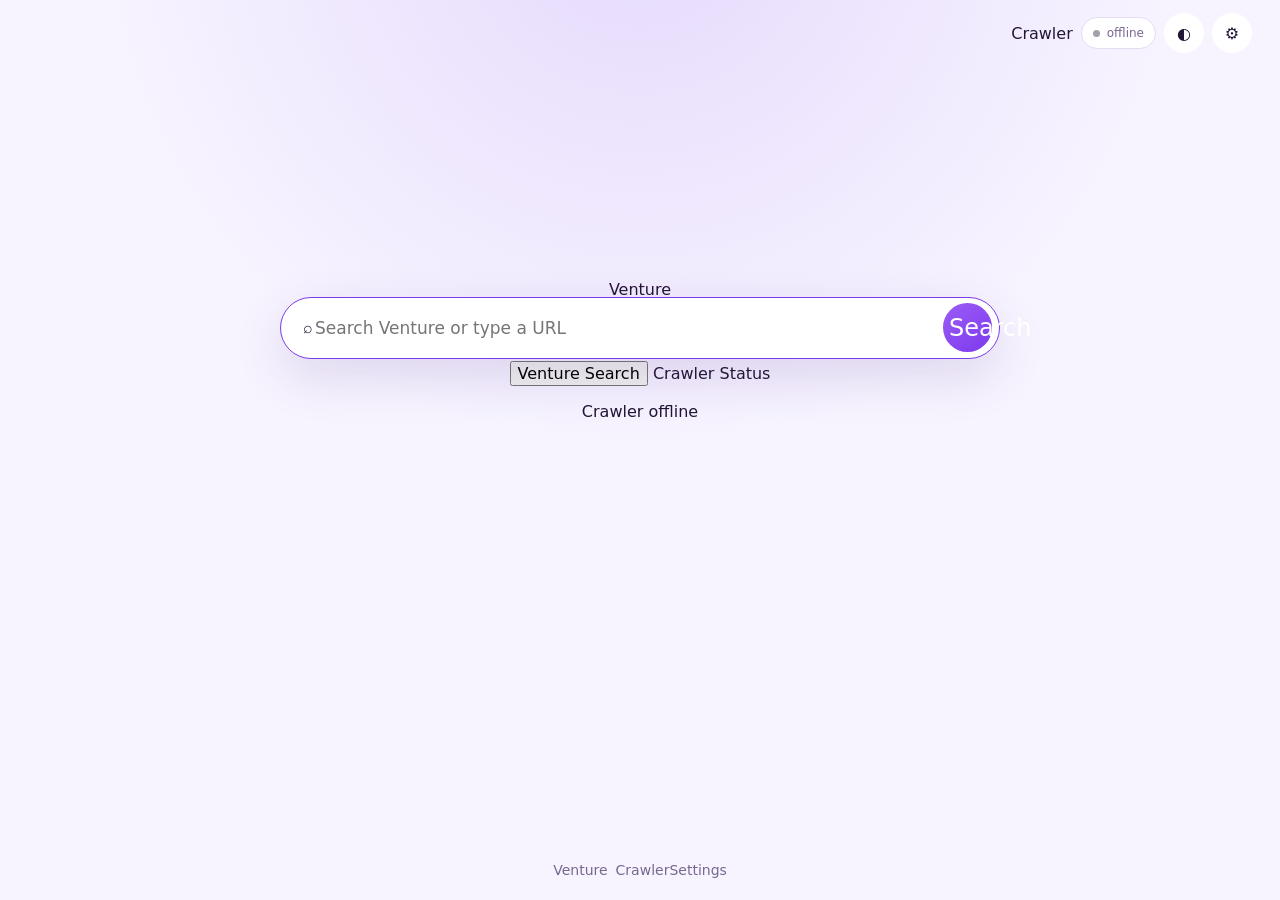
==== commit 58da148b: "Redesign Venture with a cleaner Google-inspired search UI" ====
--- a/index.html
+++ b/index.html
@@ -1,4 +1,80 @@
-<!doctype html><html lang="en"><head><meta charset="utf-8"><meta name="viewport" content="width=device-width,initial-scale=1"><meta name="theme-color" content="#7c3aed"><title>Venture</title><link rel="stylesheet" href="style.css"></head><body><div class="page-shell"><header class="topbar"><a class="brand small" href="index.html"><span class="brand-mark">V</span><span>Venture</span></a><nav class="top-actions"><span id="indexBadge" class="index-badge" title="Venture crawler index"><i></i><span>index offline</span></span><button id="themeToggle" class="icon-btn">◐</button><button id="settingsButton" class="icon-btn">⚙</button></nav></header>
-<main id="homeView" class="home-main"><section class="hero"><div class="brand hero-brand"><span class="brand-mark large">V</span><span>Venture</span></div><p class="tagline">Search the web. Keep it simple.</p><form id="searchForm" class="search-box" role="search"><input id="searchInput" autocomplete="off" spellcheck="false" placeholder="Search the web"><button type="submit" class="search-btn">→</button></form><div class="quick-links"><a href="https://wikipedia.org">Wikipedia</a><a href="https://youtube.com">YouTube</a><a href="https://github.com">GitHub</a><a href="https://reddit.com">Reddit</a></div></section><section class="privacy-card crawler-card"><div class="privacy-icon">⌁</div><div><h2>Venture is still learning the web.</h2><p><strong id="homeIndexCount">Crawler offline</strong> <span id="homeIndexDetail">— DDG fills the gaps until VentureBot's index is available.</span></p></div></section></main>
-<main id="resultsView" class="results-view" hidden><div class="results-head"><a class="brand results-brand" href="index.html"><span class="brand-mark">V</span><span>Venture</span></a><form id="resultsForm" class="search-box results-search"><input id="resultsInput" autocomplete="off" spellcheck="false"><button type="submit" class="search-btn">→</button></form></div><nav class="result-tabs"><button class="active">Web</button><button disabled>Images <small>soon</small></button><button disabled>News <small>soon</small></button></nav><div class="results-layout"><section><p id="resultStatus" class="result-status"></p><div id="resultsList" class="results-list"></div><div id="resultError" class="result-error" hidden><h2>Couldn't load results.</h2><p>Venture doesn't have a result for this one yet.</p><a id="fallbackLink" class="primary-link" target="_blank" rel="noopener noreferrer">Search with DuckDuckGo instead</a></div></section><aside class="engine-card"><span class="engine-pill">VentureBot 0.2</span><h3>Our own index first.</h3><p id="engineStats">Waiting for VentureBot. When connected, crawler results are searched before the temporary DDG fallback.</p></aside></div></main>
-<footer><span>Venture</span><span class="footer-dot">•</span><a href="#" id="footerSettings">Settings</a></footer></div><dialog id="settingsDialog" class="settings-dialog"><form method="dialog"><div class="dialog-header"><h2>Settings</h2><button class="icon-btn" value="cancel">×</button></div><div class="setting-row"><span><strong>Search stack</strong><small>VentureBot index first, DDG fallback second.</small></span><strong>Venture v1</strong></div><label class="setting-row"><span><strong>Open results in new tab</strong><small>Open result links separately.</small></span><input id="newTabToggle" type="checkbox"></label><button class="primary-btn" value="default">Done</button></form></dialog><script src="app.js"></script></body></html>
+<!doctype html>
+<html lang="en">
+<head>
+  <meta charset="utf-8">
+  <meta name="viewport" content="width=device-width,initial-scale=1">
+  <meta name="theme-color" content="#ffffff">
+  <title>Venture</title>
+  <link rel="stylesheet" href="style.css">
+</head>
+<body>
+<div class="page-shell">
+  <header class="topbar">
+    <div class="top-spacer"></div>
+    <nav class="top-actions">
+      <a href="dashboard.html" class="top-link">Crawler</a>
+      <span id="indexBadge" class="index-badge" title="Venture crawler index"><i></i><span>offline</span></span>
+      <button id="themeToggle" class="icon-btn" aria-label="Toggle theme">◐</button>
+      <button id="settingsButton" class="icon-btn" aria-label="Settings">⚙</button>
+    </nav>
+  </header>
+
+  <main id="homeView" class="home-main">
+    <section class="hero">
+      <a class="wordmark home-wordmark" href="index.html" aria-label="Venture home"><span>V</span>enture</a>
+      <form id="searchForm" class="search-box" role="search">
+        <span class="search-icon">⌕</span>
+        <input id="searchInput" autocomplete="off" spellcheck="false" aria-label="Search" placeholder="Search Venture or type a URL">
+        <button type="submit" class="search-btn">Search</button>
+      </form>
+      <div class="home-buttons">
+        <button type="button" onclick="document.getElementById('searchForm').requestSubmit()">Venture Search</button>
+        <a href="dashboard.html">Crawler Status</a>
+      </div>
+      <p class="home-status"><span id="homeIndexCount">Crawler offline</span><span id="homeIndexDetail"></span></p>
+    </section>
+  </main>
+
+  <main id="resultsView" class="results-view" hidden>
+    <header class="results-head">
+      <a class="wordmark results-wordmark" href="index.html"><span>V</span>enture</a>
+      <form id="resultsForm" class="search-box results-search" role="search">
+        <input id="resultsInput" autocomplete="off" spellcheck="false" aria-label="Search">
+        <button type="submit" class="round-search" aria-label="Search">⌕</button>
+      </form>
+      <div class="results-actions">
+        <button id="resultsThemeToggle" class="icon-btn" aria-label="Toggle theme">◐</button>
+      </div>
+    </header>
+    <nav class="result-tabs">
+      <button class="active">All</button>
+      <button disabled>Images</button>
+      <button disabled>News</button>
+    </nav>
+    <div class="results-body">
+      <p id="resultStatus" class="result-status"></p>
+      <div id="resultsList" class="results-list"></div>
+      <div id="resultError" class="result-error" hidden>
+        <p>Venture couldn't find anything for that search yet.</p>
+        <a id="fallbackLink" target="_blank" rel="noopener noreferrer">Try DuckDuckGo</a>
+      </div>
+    </div>
+  </main>
+
+  <footer>
+    <span>Venture</span>
+    <div><a href="dashboard.html">Crawler</a><a href="#" id="footerSettings">Settings</a></div>
+  </footer>
+</div>
+
+<dialog id="settingsDialog" class="settings-dialog">
+  <form method="dialog">
+    <div class="dialog-header"><h2>Search settings</h2><button class="icon-btn" value="cancel" aria-label="Close">×</button></div>
+    <div class="setting-row"><span><strong>Search engine</strong><small>VentureBot index with temporary fallback results.</small></span><strong>Venture v2</strong></div>
+    <label class="setting-row"><span><strong>Open results in new tab</strong><small>Keep Venture open when you visit a result.</small></span><input id="newTabToggle" type="checkbox"></label>
+    <button class="primary-btn" value="default">Done</button>
+  </form>
+</dialog>
+<script src="app.js"></script>
+</body>
+</html>
--- a/style.css
+++ b/style.css
@@ -1 +1 @@
-:root{color-scheme:light;--bg:#f7f4ff;--surface:#fff;--surface-2:#f1ebff;--text:#221536;--muted:#78678f;--border:#e5dcf4;--purple:#7c3aed;--purple-2:#9b5cf6;--shadow:0 18px 50px rgba(76,38,132,.14)}:root[data-theme=dark]{color-scheme:dark;--bg:#100b17;--surface:#17101f;--surface-2:#20142e;--text:#f5efff;--muted:#aa98be;--border:#2f2141;--purple:#9b5cf6;--purple-2:#b980ff;--shadow:0 18px 50px rgba(0,0,0,.28)}*{box-sizing:border-box}html,body{margin:0;min-height:100%}body{font-family:Inter,ui-sans-serif,system-ui,-apple-system,BlinkMacSystemFont,"Segoe UI",sans-serif;background:radial-gradient(circle at 50% -10%,rgba(124,58,237,.14),transparent 34rem),var(--bg);color:var(--text)}a{color:inherit;text-decoration:none}button,input{font:inherit}.page-shell{min-height:100vh;display:flex;flex-direction:column}.topbar{height:66px;display:flex;align-items:center;justify-content:space-between;padding:0 28px}.brand{display:inline-flex;align-items:center;gap:10px;font-weight:800;letter-spacing:-.03em}.brand-mark{display:grid;place-items:center;width:34px;height:34px;border-radius:50%;color:#fff;background:linear-gradient(145deg,var(--purple-2),var(--purple));box-shadow:0 8px 24px rgba(124,58,237,.28)}.brand-mark.large{width:74px;height:74px;font-size:34px}.top-actions{display:flex;align-items:center;gap:8px}.icon-btn{border:0;color:var(--text);background:var(--surface);width:40px;height:40px;border-radius:50%;cursor:pointer}.index-badge{display:flex;align-items:center;gap:7px;padding:8px 11px;border:1px solid var(--border);border-radius:999px;background:var(--surface);color:var(--muted);font-size:12px}.index-badge i{width:7px;height:7px;border-radius:50%;background:#a1a1aa}.index-badge.online i{background:#31c86a;box-shadow:0 0 0 4px rgba(49,200,106,.12)}.home-main{width:min(1040px,calc(100% - 32px));margin:auto;display:grid;gap:44px;padding:48px 0 72px}.hero{text-align:center}.hero-brand{justify-content:center;font-size:clamp(42px,7vw,68px)}.tagline{margin:16px 0 34px;color:var(--muted);font-size:18px}.search-box{width:min(720px,100%);height:62px;margin:0 auto;display:flex;align-items:center;padding:6px 7px 6px 22px;border:1px solid var(--border);border-radius:999px;background:var(--surface);box-shadow:var(--shadow);transition:.2s}.search-box:focus-within{transform:translateY(-2px);border-color:var(--purple)}.search-box input{flex:1;min-width:0;border:0;outline:0;background:transparent;color:var(--text);font-size:17px}.search-btn{width:49px;height:49px;border:0;border-radius:50%;background:linear-gradient(145deg,var(--purple-2),var(--purple));color:#fff;font-size:24px;cursor:pointer}.quick-links{margin-top:24px;display:flex;justify-content:center;flex-wrap:wrap;gap:10px}.quick-links a{padding:9px 14px;border-radius:999px;background:var(--surface-2);color:var(--muted)}.privacy-card{width:min(720px,100%);margin:0 auto;display:flex;align-items:center;gap:18px;padding:22px;border:1px solid var(--border);border-radius:28px;background:var(--surface)}.privacy-card h2{margin:0 0 4px;font-size:18px}.privacy-card p{margin:0;color:var(--muted);line-height:1.55}.privacy-icon{flex:0 0 auto;display:grid;place-items:center;width:48px;height:48px;border-radius:16px;color:#fff;background:linear-gradient(145deg,var(--purple-2),var(--purple));font-size:24px}.crawler-card strong{color:var(--text)}.results-view{width:min(1180px,calc(100% - 36px));margin:14px auto 70px}.results-head{display:flex;align-items:center;gap:28px;max-width:940px}.results-brand{font-size:20px;flex:0 0 auto}.results-search{margin:0;width:min(700px,100%);height:54px}.results-search .search-btn{width:42px;height:42px;font-size:20px}.result-tabs{display:flex;gap:25px;margin:22px 0 0 90px;border-bottom:1px solid var(--border);max-width:850px}.result-tabs button{border:0;background:none;color:var(--muted);padding:12px 2px;font-weight:650}.result-tabs button.active{color:var(--purple);border-bottom:2px solid var(--purple)}.results-layout{display:grid;grid-template-columns:minmax(0,760px) 280px;gap:55px;margin:28px 0 0 90px}.result-status{color:var(--muted);font-size:13px;margin:0 0 24px}.results-list{display:grid;gap:28px}.result-card{max-width:720px}.result-domain{font-size:13px;color:var(--muted);margin-bottom:5px}.result-card h2{font-size:20px;margin:0 0 6px;color:var(--purple);font-weight:650}.result-card p{font-size:14px;line-height:1.55;margin:0}.engine-card,.result-error{border:1px solid var(--border);border-radius:22px;background:var(--surface);padding:20px}.engine-card{align-self:start}.engine-card h3{margin:13px 0 7px}.engine-card p,.result-error p{margin:0;color:var(--muted);font-size:13px;line-height:1.55}.engine-pill{display:inline-block;background:var(--surface-2);color:var(--purple);border-radius:999px;padding:6px 9px;font-size:11px;font-weight:800}.primary-link{display:inline-block;margin-top:12px;background:var(--purple);color:#fff;padding:10px 14px;border-radius:12px;font-weight:700}footer{display:flex;justify-content:center;gap:8px;padding:22px;color:var(--muted);font-size:14px;margin-top:auto}.settings-dialog{width:min(520px,calc(100% - 28px));border:1px solid var(--border);border-radius:26px;padding:0;color:var(--text);background:var(--surface)}.settings-dialog::backdrop{background:rgba(20,12,32,.35);backdrop-filter:blur(8px)}.settings-dialog form{padding:22px}.dialog-header,.setting-row{display:flex;align-items:center;justify-content:space-between;gap:18px}.setting-row{padding:18px 0;border-top:1px solid var(--border)}.setting-row span{display:grid;gap:4px}.setting-row small{color:var(--muted)}.primary-btn{width:100%;border:0;border-radius:14px;padding:12px;color:#fff;background:var(--purple)}[hidden]{display:none!important}@media(max-width:800px){.results-head{align-items:flex-start;flex-direction:column}.result-tabs,.results-layout{margin-left:0}.results-layout{grid-template-columns:1fr}.engine-card{display:none}}@media(max-width:640px){.topbar{padding:0 16px}.index-badge span{display:none}.home-main{padding-top:26px}.hero-brand{font-size:42px}.brand-mark.large{width:60px;height:60px}.privacy-card{align-items:flex-start}.results-view{width:calc(100% - 28px)}}+:root{color-scheme:light;--bg:#f7f4ff;--surface:#fff;--surface-2:#f1ebff;--text:#221536;--muted:#78678f;--border:#e5dcf4;--purple:#7c3aed;--purple-2:#9b5cf6;--shadow:0 18px 50px rgba(76,38,132,.14)}:root[data-theme=dark]{color-scheme:dark;--bg:#100b17;--surface:#17101f;--surface-2:#20142e;--text:#f5efff;--muted:#aa98be;--border:#2f2141;--purple:#9b5cf6;--purple-2:#b980ff;--shadow:0 18px 50px rgba(0,0,0,.28)}*{box-sizing:border-box}html,body{margin:0;min-height:100%}body{font-family:Inter,ui-sans-serif,system-ui,-apple-system,BlinkMacSystemFont,"Segoe UI",sans-serif;background:radial-gradient(circle at 50% -10%,rgba(124,58,237,.14),transparent 34rem),var(--bg);color:var(--text)}a{color:inherit;text-decoration:none}button,input{font:inherit}.page-shell{min-height:100vh;display:flex;flex-direction:column}.topbar{height:66px;display:flex;align-items:center;justify-content:space-between;padding:0 28px}.brand{display:inline-flex;align-items:center;gap:10px;font-weight:800;letter-spacing:-.03em}.brand-mark{display:grid;place-items:center;width:34px;height:34px;border-radius:50%;color:#fff;background:linear-gradient(145deg,var(--purple-2),var(--purple));box-shadow:0 8px 24px rgba(124,58,237,.28)}.brand-mark.large{width:74px;height:74px;font-size:34px}.top-actions{display:flex;align-items:center;gap:8px}.icon-btn{border:0;color:var(--text);background:var(--surface);width:40px;height:40px;border-radius:50%;cursor:pointer}.index-badge{display:flex;align-items:center;gap:7px;padding:8px 11px;border:1px solid var(--border);border-radius:999px;background:var(--surface);color:var(--muted);font-size:12px}.index-badge i{width:7px;height:7px;border-radius:50%;background:#a1a1aa}.index-badge.online i{background:#31c86a;box-shadow:0 0 0 4px rgba(49,200,106,.12)}.home-main{width:min(1040px,calc(100% - 32px));margin:auto;display:grid;gap:44px;padding:48px 0 72px}.hero{text-align:center}.hero-brand{justify-content:center;font-size:clamp(42px,7vw,68px)}.tagline{margin:16px 0 34px;color:var(--muted);font-size:18px}.search-box{width:min(720px,100%);height:62px;margin:0 auto;display:flex;align-items:center;padding:6px 7px 6px 22px;border:1px solid var(--border);border-radius:999px;background:var(--surface);box-shadow:var(--shadow);transition:.2s}.search-box:focus-within{transform:translateY(-2px);border-color:var(--purple)}.search-box input{flex:1;min-width:0;border:0;outline:0;background:transparent;color:var(--text);font-size:17px}.search-btn{width:49px;height:49px;border:0;border-radius:50%;background:linear-gradient(145deg,var(--purple-2),var(--purple));color:#fff;font-size:24px;cursor:pointer}.quick-links{margin-top:24px;display:flex;justify-content:center;flex-wrap:wrap;gap:10px}.quick-links a{padding:9px 14px;border-radius:999px;background:var(--surface-2);color:var(--muted)}.privacy-card{width:min(720px,100%);margin:0 auto;display:flex;align-items:center;gap:18px;padding:22px;border:1px solid var(--border);border-radius:28px;background:var(--surface)}.privacy-card h2{margin:0 0 4px;font-size:18px}.privacy-card p{margin:0;color:var(--muted);line-height:1.55}.privacy-icon{flex:0 0 auto;display:grid;place-items:center;width:48px;height:48px;border-radius:16px;color:#fff;background:linear-gradient(145deg,var(--purple-2),var(--purple));font-size:24px}.crawler-card strong{color:var(--text)}.results-view{width:min(1180px,calc(100% - 36px));margin:14px auto 70px}.results-head{display:flex;align-items:center;gap:28px;max-width:940px}.results-brand{font-size:20px;flex:0 0 auto}.results-search{margin:0;width:min(700px,100%);height:54px}.results-search .search-btn{width:42px;height:42px;font-size:20px}.result-tabs{display:flex;gap:25px;margin:22px 0 0 90px;border-bottom:1px solid var(--border);max-width:850px}.result-tabs button{border:0;background:none;color:var(--muted);padding:12px 2px;font-weight:650}.result-tabs button.active{color:var(--purple);border-bottom:2px solid var(--purple)}.results-layout{display:grid;grid-template-columns:minmax(0,760px) 280px;gap:55px;margin:28px 0 0 90px}.result-status{color:var(--muted);font-size:13px;margin:0 0 24px}.results-list{display:grid;gap:28px}.result-card{max-width:720px}.result-domain{font-size:13px;color:var(--muted);margin-bottom:5px}.result-card h2{font-size:20px;margin:0 0 6px;color:var(--purple);font-weight:650}.result-card p{font-size:14px;line-height:1.55;margin:0}.engine-card,.result-error{border:1px solid var(--border);border-radius:22px;background:var(--surface);padding:20px}.engine-card{align-self:start}.engine-card h3{margin:13px 0 7px}.engine-card p,.result-error p{margin:0;color:var(--muted);font-size:13px;line-height:1.55}.engine-pill{display:inline-block;background:var(--surface-2);color:var(--purple);border-radius:999px;padding:6px 9px;font-size:11px;font-weight:800}.primary-link{display:inline-block;margin-top:12px;background:var(--purple);color:#fff;padding:10px 14px;border-radius:12px;font-weight:700}footer{display:flex;justify-content:center;gap:8px;padding:22px;color:var(--muted);font-size:14px;margin-top:auto}.settings-dialog{width:min(520px,calc(100% - 28px));border:1px solid var(--border);border-radius:26px;padding:0;color:var(--text);background:var(--surface)}.settings-dialog::backdrop{background:rgba(20,12,32,.35);backdrop-filter:blur(8px)}.settings-dialog form{padding:22px}.dialog-header,.setting-row{display:flex;align-items:center;justify-content:space-between;gap:18px}.setting-row{padding:18px 0;border-top:1px solid var(--border)}.setting-row span{display:grid;gap:4px}.setting-row small{color:var(--muted)}.primary-btn{width:100%;border:0;border-radius:14px;padding:12px;color:#fff;background:var(--purple)}[hidden]{display:none!important}.dash-back{padding:9px 14px;border:1px solid var(--border);border-radius:999px;background:var(--surface);font-size:13px;font-weight:700}.dashboard{width:min(1120px,calc(100% - 36px));margin:38px auto 72px}.dash-hero{margin-bottom:30px}.dash-hero h1{font-size:clamp(34px,5vw,54px);letter-spacing:-.045em;margin:12px 0 7px}.dash-hero p,.muted{color:var(--muted)}.dash-hero p{margin:0}.stat-grid{display:grid;grid-template-columns:repeat(4,1fr);gap:14px;margin-bottom:14px}.stat-grid article,.dash-panel{border:1px solid var(--border);background:var(--surface);border-radius:24px}.stat-grid article{padding:20px}.stat-grid span{display:block;color:var(--muted);font-size:12px;margin-bottom:9px}.stat-grid strong{font-size:28px;letter-spacing:-.04em}.dash-grid{display:grid;grid-template-columns:.9fr 1.1fr;gap:14px}.dash-panel{padding:22px}.panel-head{display:flex;align-items:flex-start;justify-content:space-between;gap:18px}.panel-head h2{margin:3px 0 0;font-size:20px}.eyebrow{font-size:10px;letter-spacing:.12em;color:var(--purple);font-weight:850}.live-dot{font-size:10px;font-weight:850;color:#188d47;background:rgba(49,200,106,.12);padding:6px 8px;border-radius:999px}.dash-panel>p{color:var(--muted);line-height:1.6;font-size:14px}.meter-row{display:flex;justify-content:space-between;gap:15px;font-size:12px;margin-top:28px}.meter-row span{color:var(--muted)}.meter{height:8px;border-radius:999px;background:var(--surface-2);overflow:hidden;margin-top:9px}.meter i{display:block;width:0;height:100%;border-radius:inherit;background:linear-gradient(90deg,var(--purple),var(--purple-2));transition:width .5s ease}.event-list{display:grid;margin-top:14px}.event-row,.recent-row{display:grid;align-items:center;border-top:1px solid var(--border)}.event-row{grid-template-columns:30px 1fr auto;gap:10px;padding:11px 0}.event-icon{display:grid;place-items:center;width:25px;height:25px;border-radius:8px;background:var(--surface-2);color:var(--purple);font-size:12px;font-weight:900}.event-row div,.recent-row div{min-width:0;display:grid;gap:2px}.event-row strong,.recent-row strong{white-space:nowrap;overflow:hidden;text-overflow:ellipsis;font-size:13px}.event-row div span,.recent-row span,.event-row time,.recent-row time{font-size:11px;color:var(--muted)}.recent-panel{margin-top:14px}.recent-pages{display:grid;margin-top:14px}.recent-row{grid-template-columns:1fr auto;gap:18px;padding:13px 2px}.recent-row:hover strong{color:var(--purple)}@media(max-width:800px){.results-head{align-items:flex-start;flex-direction:column}.result-tabs,.results-layout{margin-left:0}.results-layout{grid-template-columns:1fr}.engine-card{display:none}.stat-grid{grid-template-columns:repeat(2,1fr)}.dash-grid{grid-template-columns:1fr}}@media(max-width:640px){.topbar{padding:0 16px}.index-badge span{display:none}.home-main{padding-top:26px}.hero-brand{font-size:42px}.brand-mark.large{width:60px;height:60px}.privacy-card{align-items:flex-start}.results-view{width:calc(100% - 28px)}.dashboard{width:calc(100% - 28px);margin-top:24px}.stat-grid{grid-template-columns:1fr 1fr}.stat-grid strong{font-size:23px}}
